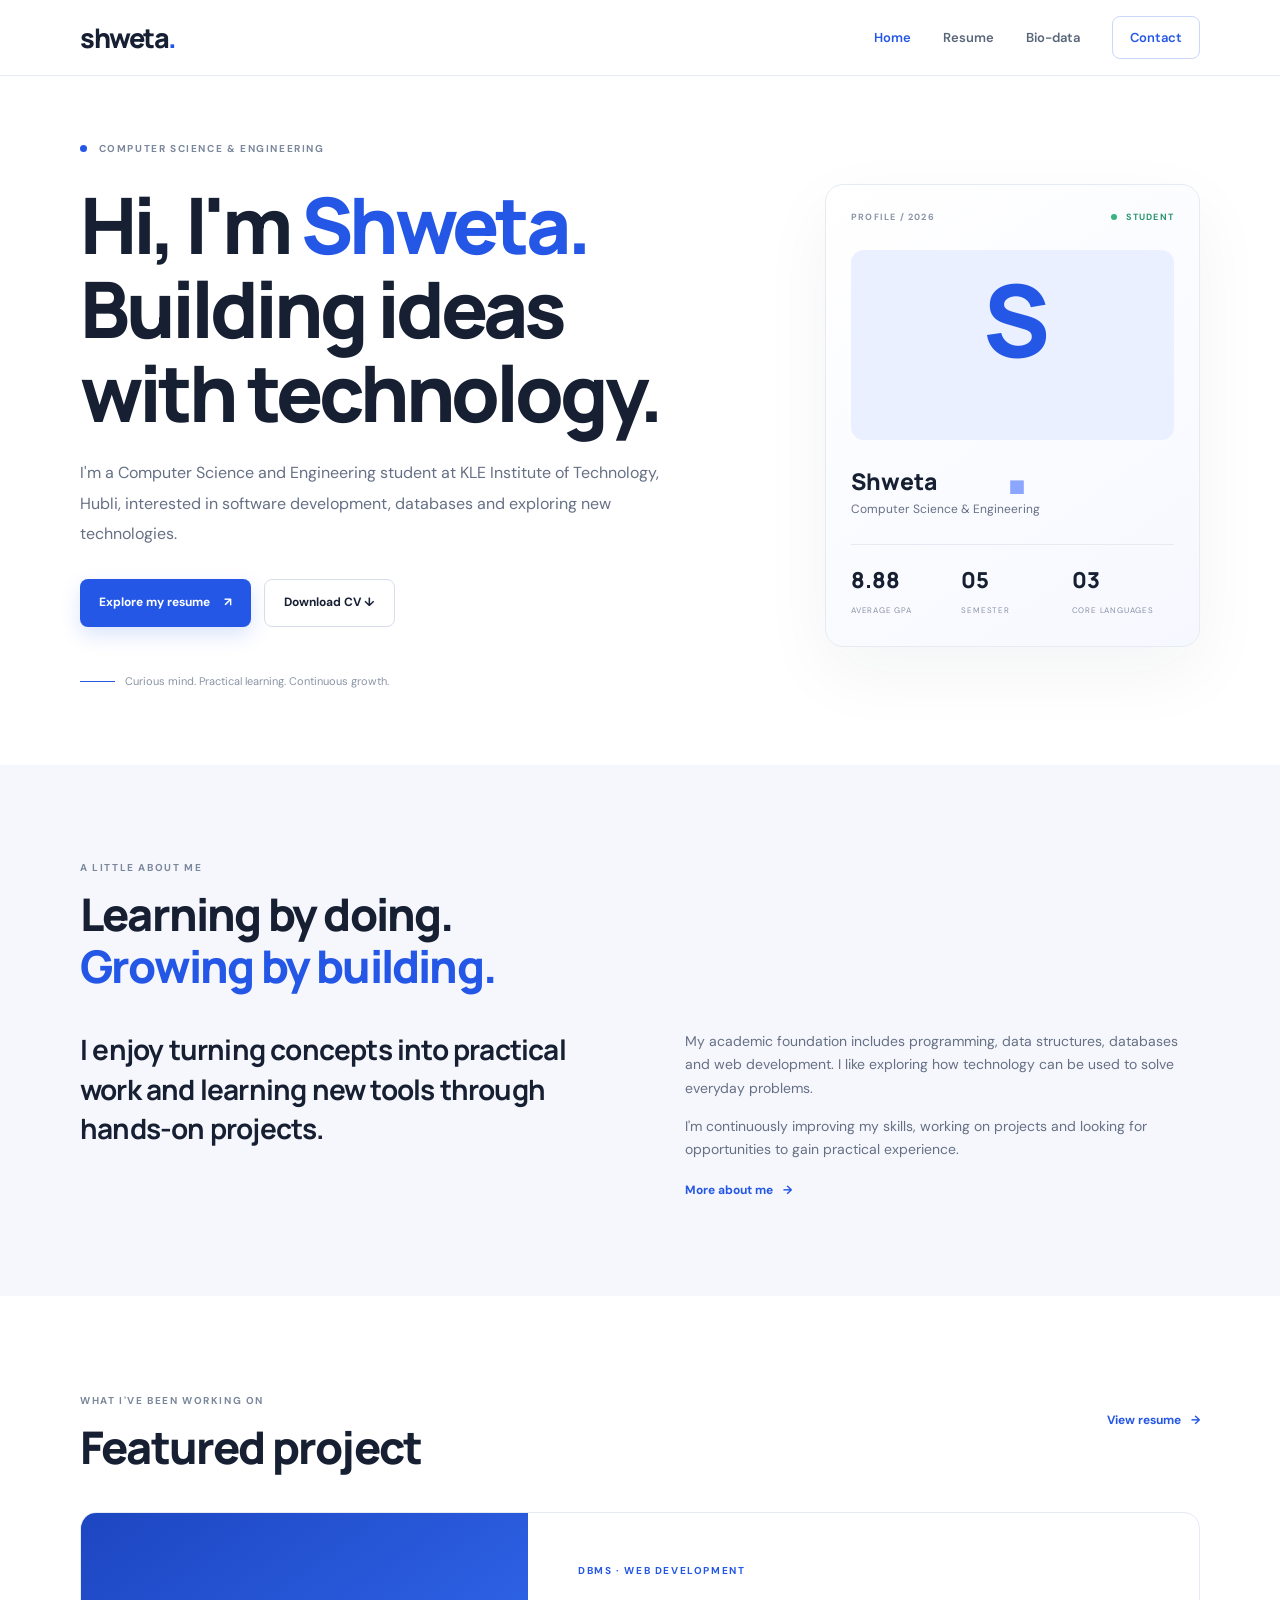
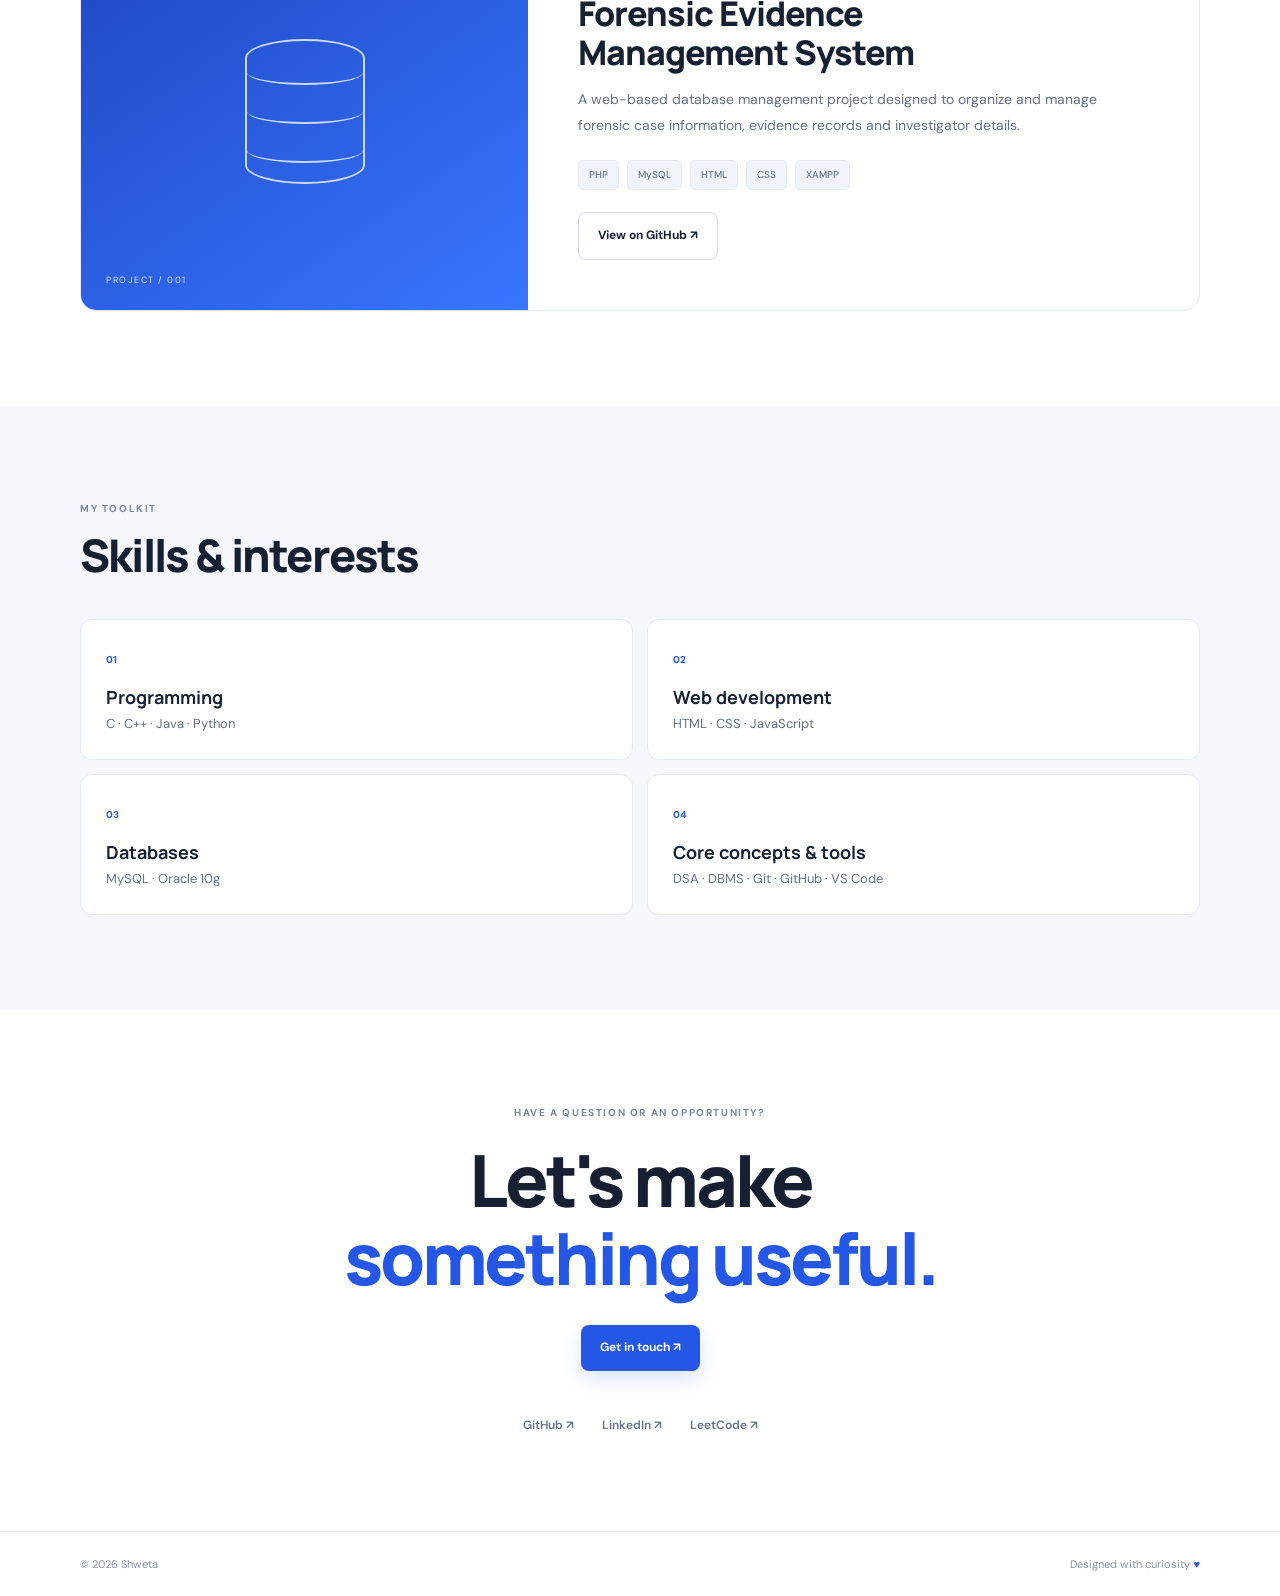
==== index.html @ bf74d48c "Add files via upload" ====
<!DOCTYPE html>
<html lang="en">
<head>
  <meta charset="UTF-8">
  <meta name="viewport" content="width=device-width, initial-scale=1.0">
  <title>Shweta | CSE Student</title>
  <link rel="preconnect" href="https://fonts.googleapis.com">
  <link rel="preconnect" href="https://fonts.gstatic.com" crossorigin>
  <link href="https://fonts.googleapis.com/css2?family=DM+Sans:wght@400;500;600;700&family=Manrope:wght@400;500;600;700;800&display=swap" rel="stylesheet">
  <link rel="stylesheet" href="style.css">
</head>
<body>
  <header class="site-header">
    <nav class="nav container">
      <a class="brand" href="index.html">shweta<span>.</span></a>
      <button class="menu-toggle" aria-label="Toggle navigation" aria-expanded="false">☰</button>
      <div class="nav-links">
        <a class="active" href="index.html">Home</a>
        <a href="resume.html">Resume</a>
        <a href="biodata.html">Bio-data</a>
        <a class="nav-cta" href="#contact">Contact</a>
      </div>
    </nav>
  </header>

  <main>
    <section class="hero container">
      <div class="hero-copy">
        <p class="eyebrow"><span class="eyebrow-dot"></span> COMPUTER SCIENCE & ENGINEERING</p>
        <h1>Hi, I'm <span>Shweta.</span><br>Building ideas<br>with technology.</h1>
        <p class="hero-text">I'm a Computer Science and Engineering student at KLE Institute of Technology, Hubli, interested in software development, databases and exploring new technologies.</p>
        <div class="hero-actions">
          <a class="button button-primary" href="resume.html">Explore my resume <span>↗</span></a>
          <a class="button button-outline" href="resume.pdf" target="_blank" rel="noopener">Download CV ↓</a>
        </div>
        <div class="hero-note"><span class="note-line"></span> Curious mind. Practical learning. Continuous growth.</div>
      </div>
      <aside class="hero-card">
        <div class="card-top"><span>PROFILE / 2026</span><span class="status"><i></i> STUDENT</span></div>
        <div class="monogram">S<span>.</span></div>
        <p class="hero-card-name">Shweta</p>
        <p class="hero-card-role">Computer Science & Engineering</p>
        <div class="quick-stats">
          <div><strong>8.88</strong><small>AVERAGE GPA</small></div>
          <div><strong>05</strong><small>SEMESTER</small></div>
          <div><strong>03</strong><small>CORE LANGUAGES</small></div>
        </div>
      </aside>
    </section>

    <section class="section section-soft">
      <div class="container">
        <div class="section-heading">
          <p class="eyebrow">A LITTLE ABOUT ME</p>
          <h2>Learning by doing.<br><span>Growing by building.</span></h2>
        </div>
        <div class="about-grid">
          <p class="large-copy">I enjoy turning concepts into practical work and learning new tools through hands-on projects.</p>
          <div class="body-copy">
            <p>My academic foundation includes programming, data structures, databases and web development. I like exploring how technology can be used to solve everyday problems.</p>
            <p>I'm continuously improving my skills, working on projects and looking for opportunities to gain practical experience.</p>
            <a class="text-link" href="biodata.html">More about me <span>→</span></a>
          </div>
        </div>
      </div>
    </section>

    <section class="section container">
      <div class="section-heading section-heading-row">
        <div><p class="eyebrow">WHAT I'VE BEEN WORKING ON</p><h2>Featured project</h2></div>
        <a class="text-link" href="resume.html#projects">View resume <span>→</span></a>
      </div>
      <article class="feature-project">
        <div class="project-art"><div class="database-symbol"><span></span><span></span><span></span></div><small>PROJECT / 001</small></div>
        <div class="project-content">
          <p class="eyebrow blue">DBMS · WEB DEVELOPMENT</p>
          <h3>Forensic Evidence<br>Management System</h3>
          <p>A web-based database management project designed to organize and manage forensic case information, evidence records and investigator details.</p>
          <div class="tag-list"><span>PHP</span><span>MySQL</span><span>HTML</span><span>CSS</span><span>XAMPP</span></div>
          <a class="button button-outline" href="https://github.com/ShwetaaRB/Forensic_evidence_management" target="_blank" rel="noopener">View on GitHub ↗</a>
        </div>
      </article>
    </section>

    <section class="section section-soft">
      <div class="container">
        <div class="section-heading"><p class="eyebrow">MY TOOLKIT</p><h2>Skills & interests</h2></div>
        <div class="skills-grid">
          <div class="skill-box"><span class="skill-index">01</span><h3>Programming</h3><p>C · C++ · Java · Python</p></div>
          <div class="skill-box"><span class="skill-index">02</span><h3>Web development</h3><p>HTML · CSS · JavaScript</p></div>
          <div class="skill-box"><span class="skill-index">03</span><h3>Databases</h3><p>MySQL · Oracle 10g</p></div>
          <div class="skill-box"><span class="skill-index">04</span><h3>Core concepts & tools</h3><p>DSA · DBMS · Git · GitHub · VS Code</p></div>
        </div>
      </div>
    </section>

    <section class="section container contact-section" id="contact">
      <p class="eyebrow">HAVE A QUESTION OR AN OPPORTUNITY?</p>
      <h2>Let's make<br><span>something useful.</span></h2>
      <a class="button button-primary" href="mailto:shwetababaleshwar02@gmail.com">Get in touch ↗</a>
      <div class="social-links"><a href="https://github.com/ShwetaaRB" target="_blank" rel="noopener">GitHub ↗</a><a href="https://www.linkedin.com/in/shweta-rb-a4ab74358" target="_blank" rel="noopener">LinkedIn ↗</a><a href="https://leetcode.com/u/Mycode_in/" target="_blank" rel="noopener">LeetCode ↗</a></div>
    </section>
  </main>

  <footer class="footer"><div class="container footer-inner"><span>© 2026 Shweta</span><span>Designed with curiosity <b>♥</b></span></div></footer>
  <script src="https://code.jquery.com/jquery-3.7.1.min.js"></script>
  <script src="script.js"></script>
</body>
</html>
---- style.css ----
*{box-sizing:border-box;margin:0;padding:0}
:root{--blue:#2457e6;--blue-dark:#173fb6;--ink:#172033;--muted:#667085;--line:#e5eaf3;--soft:#f5f7fc;--white:#fff;--font:"DM Sans",Arial,sans-serif;--heading:"Manrope",Arial,sans-serif}
html{scroll-behavior:smooth}body{font-family:var(--font);color:var(--ink);background:#fff;line-height:1.65}a{color:inherit;text-decoration:none}.container{width:min(1120px,90%);margin:auto}
.site-header{height:76px;background:rgba(255,255,255,.94);border-bottom:1px solid var(--line);position:sticky;top:0;z-index:50;backdrop-filter:blur(12px)}.nav{height:100%;display:flex;align-items:center;justify-content:space-between}.brand{font:800 27px var(--heading);letter-spacing:-1.5px}.brand span,.hero h1 span,.page-hero h1 span,.contact-section h2 span{color:var(--blue)}.nav-links{display:flex;align-items:center;gap:32px;font-size:13px;font-weight:600;color:#596579}.nav-links a:hover,.nav-links a.active{color:var(--blue)}.nav-links .nav-cta{padding:10px 17px;border:1px solid #cbd7fb;border-radius:8px;color:var(--blue)}.menu-toggle{display:none;border:0;background:none;font-size:24px;color:var(--ink)}
.hero{min-height:650px;display:grid;grid-template-columns:1.35fr .75fr;align-items:center;gap:70px;padding-top:65px;padding-bottom:75px}.eyebrow{font-size:10px;letter-spacing:1.6px;font-weight:700;color:#7b879b}.eyebrow-dot{display:inline-block;width:7px;height:7px;border-radius:50%;background:var(--blue);margin-right:8px}.blue{color:var(--blue)}.hero h1,.page-hero h1{font:800 clamp(48px,6.5vw,78px)/1.08 var(--heading);letter-spacing:-4px;margin:24px 0}.hero-text,.page-hero>p:not(.eyebrow){max-width:600px;color:var(--muted);font-size:16px;line-height:1.9}.hero-actions{display:flex;gap:13px;margin-top:30px;flex-wrap:wrap}.button{display:inline-flex;align-items:center;gap:14px;padding:13px 19px;border-radius:8px;font-size:12px;font-weight:700;transition:.25s}.button-primary{background:var(--blue);color:#fff;box-shadow:0 8px 20px #2457e629}.button-primary:hover{background:var(--blue-dark);transform:translateY(-2px)}.button-outline{border:1px solid #d6deeb;background:#fff}.button-outline:hover{border-color:var(--blue);color:var(--blue);transform:translateY(-2px)}.hero-note{margin-top:45px;color:#8a94a6;font-size:11px;display:flex;align-items:center;gap:10px}.note-line{height:1px;width:35px;background:var(--blue)}
.hero-card{border:1px solid var(--line);border-radius:18px;padding:25px;background:linear-gradient(145deg,#fff,#f6f8ff);box-shadow:0 25px 70px #1720330d}.card-top{display:flex;justify-content:space-between;font-size:9px;letter-spacing:1.2px;color:#8a94a6;font-weight:700}.status{color:#29966a}.status i{display:inline-block;width:6px;height:6px;background:#35b47e;border-radius:50%;margin-right:5px}.monogram,.bio-avatar{height:190px;display:grid;place-items:center;background:#eaf0ff;border-radius:13px;margin:25px 0;color:var(--blue);font:800 100px var(--heading);letter-spacing:-8px}.monogram span,.bio-avatar span{color:#8ba6ff}.hero-card-name{font:800 23px var(--heading)}.hero-card-role{color:var(--muted);font-size:12px;margin-top:3px}.quick-stats{display:grid;grid-template-columns:repeat(3,1fr);gap:8px;border-top:1px solid var(--line);margin-top:24px;padding-top:20px}.quick-stats strong{display:block;font:800 22px var(--heading)}.quick-stats small{font-size:8px;letter-spacing:.8px;color:#8993a5}
.section{padding:95px 0}.section-soft{background:var(--soft)}.section-heading{margin-bottom:38px}.section-heading h2{font:800 clamp(32px,4vw,45px)/1.15 var(--heading);letter-spacing:-1.8px;margin-top:12px}.section-heading h2 span{color:var(--blue)}.about-grid{display:grid;grid-template-columns:1fr 1fr;gap:90px}.large-copy{font:700 28px/1.4 var(--heading);letter-spacing:-.8px}.body-copy{color:var(--muted);font-size:14px}.body-copy p+p{margin-top:15px}.text-link{display:inline-block;color:var(--blue);font-size:12px;font-weight:700;margin-top:20px}.text-link span{margin-left:7px}.section-heading-row{display:flex;align-items:end;justify-content:space-between}.section-heading-row .text-link{margin-bottom:43px}
.feature-project{display:grid;grid-template-columns:.8fr 1.2fr;border:1px solid var(--line);border-radius:16px;overflow:hidden;background:#fff}.project-art{min-height:390px;background:linear-gradient(145deg,#1d46c1,#3975ff);display:flex;align-items:center;justify-content:center;position:relative}.project-art small{position:absolute;bottom:22px;left:25px;color:#dce5ff;font-size:9px;letter-spacing:1.5px}.database-symbol{width:120px;height:145px;border:2px solid #cbd9ff;border-radius:50%/13%;position:relative;display:flex;flex-direction:column;justify-content:space-around;padding:12px 0}.database-symbol span{height:25px;border-bottom:2px solid #cbd9ff;border-radius:50%}.project-content{padding:50px}.project-content h3{font:800 34px/1.15 var(--heading);letter-spacing:-1px;margin:15px 0}.project-content>p:not(.eyebrow){font-size:14px;color:var(--muted);line-height:1.8}.tag-list{display:flex;gap:8px;flex-wrap:wrap;margin:22px 0}.tag-list span{font-size:10px;color:#53627a;background:#f0f3f9;border:1px solid #e6ebf3;padding:6px 10px;border-radius:5px}.skills-grid{display:grid;grid-template-columns:repeat(2,1fr);gap:14px}.skill-box{background:#fff;border:1px solid var(--line);padding:25px;border-radius:12px;position:relative}.skill-index{color:var(--blue);font-size:10px;font-weight:700}.skill-box h3{font:700 18px var(--heading);margin:13px 0 4px}.skill-box p{font-size:13px;color:var(--muted)}
.contact-section{text-align:center}.contact-section h2{font:800 clamp(45px,7vw,72px)/1.08 var(--heading);letter-spacing:-3px;margin:20px 0 28px}.social-links{display:flex;justify-content:center;gap:28px;margin-top:45px;color:var(--muted);font-size:12px;font-weight:600}.social-links a:hover{color:var(--blue)}.footer{border-top:1px solid var(--line);padding:23px 0;color:#8a94a6;font-size:11px}.footer-inner{display:flex;justify-content:space-between}.footer b{color:var(--blue)}
.page-hero{padding-top:90px;padding-bottom:80px}.page-hero h1{font-size:clamp(52px,7vw,76px)}.page-hero .button{margin-top:25px}.resume-layout{display:grid;grid-template-columns:220px 1fr;gap:65px}.resume-sidebar{font-size:12px;color:var(--muted)}.resume-sidebar .eyebrow{margin-bottom:13px}.resume-sidebar a{display:block;margin:8px 0;color:var(--blue);overflow-wrap:anywhere}.sidebar-divider{height:1px;background:var(--line);margin:25px 0}.resume-block{padding:0 0 38px;margin-bottom:38px;border-bottom:1px solid #e1e7f0}.resume-block:last-child{border:0}.resume-block h2{font:800 27px var(--heading);letter-spacing:-.8px;margin:8px 0 17px}.resume-block>p:not(.eyebrow){font-size:13px;color:var(--muted);line-height:1.9}.timeline-item{display:grid;grid-template-columns:125px 1fr;gap:20px;padding:17px 0;border-top:1px solid #e8edf5}.timeline-date{font-size:10px;color:#8993a5;font-weight:700}.timeline-item h3,.resume-block h3{font:700 15px var(--heading)}.timeline-item p,.timeline-item strong{font-size:12px;color:var(--muted)}.timeline-item strong{color:var(--blue)}.resume-skills{display:grid;grid-template-columns:1fr 1fr;gap:20px}.resume-skills h3{font-size:13px}.resume-skills p{font-size:12px;color:var(--muted);margin-top:5px}.clean-list{padding-left:18px;color:var(--muted);font-size:12px;line-height:2;margin-top:10px}.credential{display:flex;justify-content:space-between;gap:20px;padding:16px 0;border-top:1px solid #e8edf5}.credential p{font-size:11px;color:var(--muted);margin-top:4px}.credential>a{font-size:11px;color:var(--blue);font-weight:700;white-space:nowrap}
.biodata-wrap{display:grid;grid-template-columns:.7fr 1.3fr;gap:65px}.biodata-intro{background:#fff;border:1px solid var(--line);border-radius:15px;padding:28px;height:max-content}.bio-avatar{height:170px;font-size:90px;margin:0 0 25px}.biodata-intro h2{font:800 29px var(--heading);margin-top:8px}.biodata-intro>p:not(.eyebrow){font-size:12px;color:var(--muted)}.bio-note{border-top:1px solid var(--line);margin-top:22px;padding-top:18px;line-height:1.8}.biodata-details .section-heading{margin-bottom:20px}.detail-table{border-top:1px solid var(--line)}.detail-table>div{display:grid;grid-template-columns:150px 1fr;gap:15px;padding:15px 0;border-bottom:1px solid var(--line);font-size:12px}.detail-table span{color:#8490a3}.detail-table strong{font-weight:600;overflow-wrap:anywhere}.detail-table a{color:var(--blue)}.bio-extra,.declaration{margin-top:32px}.bio-extra h3,.declaration h3{font:700 17px var(--heading)}.declaration p{font-size:12px;color:var(--muted);margin-top:8px}.signature{font:italic 22px Georgia,serif!important;color:var(--blue)!important}.privacy-note{font-size:10px;color:#8a94a6;margin-top:28px;line-height:1.7}
@media(max-width:760px){.menu-toggle{display:block}.nav-links{display:none;position:absolute;top:75px;left:0;right:0;background:#fff;border-bottom:1px solid var(--line);padding:20px 5%;flex-direction:column;align-items:flex-start;gap:18px}.nav-links.open{display:flex}.hero{grid-template-columns:1fr;gap:40px;min-height:auto;padding-top:65px}.hero h1{letter-spacing:-2.5px}.hero-card{max-width:440px}.section{padding:70px 0}.about-grid,.feature-project,.resume-layout,.biodata-wrap{grid-template-columns:1fr;gap:30px}.project-art{min-height:260px}.project-content{padding:30px}.skills-grid,.resume-skills{grid-template-columns:1fr}.section-heading-row{display:block}.section-heading-row .text-link{margin:0 0 25px}.resume-sidebar{order:2}.resume-main{order:1}.page-hero{padding-top:65px;padding-bottom:60px}.detail-table>div{grid-template-columns:120px 1fr}.social-links{gap:15px;flex-wrap:wrap}.footer-inner{gap:10px;flex-direction:column}.timeline-item{grid-template-columns:1fr;gap:5px}.credential{flex-direction:column;gap:7px}}
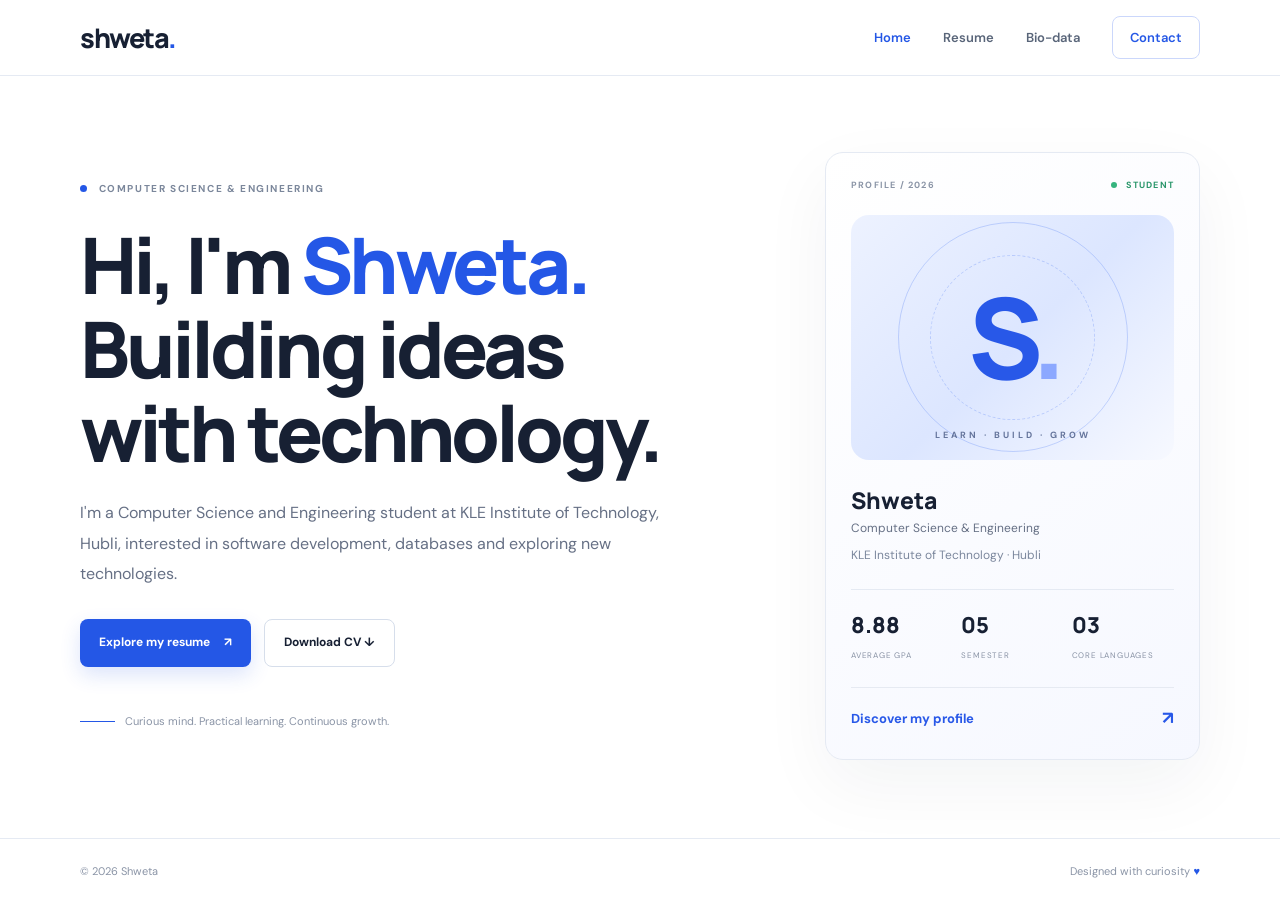
==== commit ba105ef9: "Add files via upload" ====
--- a/index.html
+++ b/index.html
@@ -10,100 +10,57 @@
   <link rel="stylesheet" href="style.css">
 </head>
 <body>
-  <header class="site-header">
-    <nav class="nav container">
-      <a class="brand" href="index.html">shweta<span>.</span></a>
-      <button class="menu-toggle" aria-label="Toggle navigation" aria-expanded="false">☰</button>
-      <div class="nav-links">
-        <a class="active" href="index.html">Home</a>
-        <a href="resume.html">Resume</a>
-        <a href="biodata.html">Bio-data</a>
-        <a class="nav-cta" href="#contact">Contact</a>
+<header class="site-header">
+  <nav class="nav container">
+    <a class="brand" href="index.html">shweta<span>.</span></a>
+    <button class="menu-toggle" aria-label="Toggle navigation" aria-expanded="false">☰</button>
+    <div class="nav-links">
+      <a class="active" href="index.html">Home</a>
+      <a href="resume.html">Resume</a>
+      <a href="biodata.html">Bio-data</a>
+      <a class="nav-cta" href="mailto:shwetababaleshwar02@gmail.com">Contact</a>
+    </div>
+  </nav>
+</header>
+
+<main class="home-main">
+  <section class="hero container">
+    <div class="hero-copy">
+      <p class="eyebrow"><span class="eyebrow-dot"></span> COMPUTER SCIENCE &amp; ENGINEERING</p>
+      <h1>Hi, I'm <span>Shweta.</span><br>Building ideas<br>with technology.</h1>
+      <p class="hero-text">I'm a Computer Science and Engineering student at KLE Institute of Technology, Hubli, interested in software development, databases and exploring new technologies.</p>
+      <div class="hero-actions">
+        <a class="button button-primary" href="resume.html">Explore my resume <span>↗</span></a>
+        <a class="button button-outline" href="resume.pdf" target="_blank" rel="noopener">Download CV ↓</a>
       </div>
-    </nav>
-  </header>
+      <div class="hero-note"><span class="note-line"></span> Curious mind. Practical learning. Continuous growth.</div>
+    </div>
 
-  <main>
-    <section class="hero container">
-      <div class="hero-copy">
-        <p class="eyebrow"><span class="eyebrow-dot"></span> COMPUTER SCIENCE & ENGINEERING</p>
-        <h1>Hi, I'm <span>Shweta.</span><br>Building ideas<br>with technology.</h1>
-        <p class="hero-text">I'm a Computer Science and Engineering student at KLE Institute of Technology, Hubli, interested in software development, databases and exploring new technologies.</p>
-        <div class="hero-actions">
-          <a class="button button-primary" href="resume.html">Explore my resume <span>↗</span></a>
-          <a class="button button-outline" href="resume.pdf" target="_blank" rel="noopener">Download CV ↓</a>
-        </div>
-        <div class="hero-note"><span class="note-line"></span> Curious mind. Practical learning. Continuous growth.</div>
+    <aside class="hero-card hero-card-abstract" aria-label="Academic profile highlights">
+      <div class="card-top"><span>PROFILE / 2026</span><span class="status"><i></i> STUDENT</span></div>
+      <div class="abstract-art">
+        <div class="abstract-orbit orbit-one"></div>
+        <div class="abstract-orbit orbit-two"></div>
+        <div class="abstract-monogram">S<span>.</span></div>
+        <div class="abstract-caption">LEARN <b>·</b> BUILD <b>·</b> GROW</div>
       </div>
-      <aside class="hero-card">
-        <div class="card-top"><span>PROFILE / 2026</span><span class="status"><i></i> STUDENT</span></div>
-        <div class="monogram">S<span>.</span></div>
+      <div class="abstract-profile">
         <p class="hero-card-name">Shweta</p>
-        <p class="hero-card-role">Computer Science & Engineering</p>
-        <div class="quick-stats">
-          <div><strong>8.88</strong><small>AVERAGE GPA</small></div>
-          <div><strong>05</strong><small>SEMESTER</small></div>
-          <div><strong>03</strong><small>CORE LANGUAGES</small></div>
-        </div>
-      </aside>
-    </section>
+        <p class="hero-card-role">Computer Science &amp; Engineering</p>
+        <p class="abstract-college">KLE Institute of Technology · Hubli</p>
+      </div>
+      <div class="quick-stats">
+        <div><strong>8.88</strong><small>AVERAGE GPA</small></div>
+        <div><strong>05</strong><small>SEMESTER</small></div>
+        <div><strong>03</strong><small>CORE LANGUAGES</small></div>
+      </div>
+      <a class="abstract-link" href="biodata.html">Discover my profile <span>↗</span></a>
+    </aside>
+  </section>
+</main>
 
-    <section class="section section-soft">
-      <div class="container">
-        <div class="section-heading">
-          <p class="eyebrow">A LITTLE ABOUT ME</p>
-          <h2>Learning by doing.<br><span>Growing by building.</span></h2>
-        </div>
-        <div class="about-grid">
-          <p class="large-copy">I enjoy turning concepts into practical work and learning new tools through hands-on projects.</p>
-          <div class="body-copy">
-            <p>My academic foundation includes programming, data structures, databases and web development. I like exploring how technology can be used to solve everyday problems.</p>
-            <p>I'm continuously improving my skills, working on projects and looking for opportunities to gain practical experience.</p>
-            <a class="text-link" href="biodata.html">More about me <span>→</span></a>
-          </div>
-        </div>
-      </div>
-    </section>
-
-    <section class="section container">
-      <div class="section-heading section-heading-row">
-        <div><p class="eyebrow">WHAT I'VE BEEN WORKING ON</p><h2>Featured project</h2></div>
-        <a class="text-link" href="resume.html#projects">View resume <span>→</span></a>
-      </div>
-      <article class="feature-project">
-        <div class="project-art"><div class="database-symbol"><span></span><span></span><span></span></div><small>PROJECT / 001</small></div>
-        <div class="project-content">
-          <p class="eyebrow blue">DBMS · WEB DEVELOPMENT</p>
-          <h3>Forensic Evidence<br>Management System</h3>
-          <p>A web-based database management project designed to organize and manage forensic case information, evidence records and investigator details.</p>
-          <div class="tag-list"><span>PHP</span><span>MySQL</span><span>HTML</span><span>CSS</span><span>XAMPP</span></div>
-          <a class="button button-outline" href="https://github.com/ShwetaaRB/Forensic_evidence_management" target="_blank" rel="noopener">View on GitHub ↗</a>
-        </div>
-      </article>
-    </section>
-
-    <section class="section section-soft">
-      <div class="container">
-        <div class="section-heading"><p class="eyebrow">MY TOOLKIT</p><h2>Skills & interests</h2></div>
-        <div class="skills-grid">
-          <div class="skill-box"><span class="skill-index">01</span><h3>Programming</h3><p>C · C++ · Java · Python</p></div>
-          <div class="skill-box"><span class="skill-index">02</span><h3>Web development</h3><p>HTML · CSS · JavaScript</p></div>
-          <div class="skill-box"><span class="skill-index">03</span><h3>Databases</h3><p>MySQL · Oracle 10g</p></div>
-          <div class="skill-box"><span class="skill-index">04</span><h3>Core concepts & tools</h3><p>DSA · DBMS · Git · GitHub · VS Code</p></div>
-        </div>
-      </div>
-    </section>
-
-    <section class="section container contact-section" id="contact">
-      <p class="eyebrow">HAVE A QUESTION OR AN OPPORTUNITY?</p>
-      <h2>Let's make<br><span>something useful.</span></h2>
-      <a class="button button-primary" href="mailto:shwetababaleshwar02@gmail.com">Get in touch ↗</a>
-      <div class="social-links"><a href="https://github.com/ShwetaaRB" target="_blank" rel="noopener">GitHub ↗</a><a href="https://www.linkedin.com/in/shweta-rb-a4ab74358" target="_blank" rel="noopener">LinkedIn ↗</a><a href="https://leetcode.com/u/Mycode_in/" target="_blank" rel="noopener">LeetCode ↗</a></div>
-    </section>
-  </main>
-
-  <footer class="footer"><div class="container footer-inner"><span>© 2026 Shweta</span><span>Designed with curiosity <b>♥</b></span></div></footer>
-  <script src="https://code.jquery.com/jquery-3.7.1.min.js"></script>
-  <script src="script.js"></script>
+<footer class="footer"><div class="container footer-inner"><span>© 2026 Shweta</span><span>Designed with curiosity <b>♥</b></span></div></footer>
+<script src="https://code.jquery.com/jquery-3.7.1.min.js"></script>
+<script src="script.js"></script>
 </body>
-</html>
+</html>
--- a/style.css
+++ b/style.css
@@ -10,3 +10,89 @@
 .page-hero{padding-top:90px;padding-bottom:80px}.page-hero h1{font-size:clamp(52px,7vw,76px)}.page-hero .button{margin-top:25px}.resume-layout{display:grid;grid-template-columns:220px 1fr;gap:65px}.resume-sidebar{font-size:12px;color:var(--muted)}.resume-sidebar .eyebrow{margin-bottom:13px}.resume-sidebar a{display:block;margin:8px 0;color:var(--blue);overflow-wrap:anywhere}.sidebar-divider{height:1px;background:var(--line);margin:25px 0}.resume-block{padding:0 0 38px;margin-bottom:38px;border-bottom:1px solid #e1e7f0}.resume-block:last-child{border:0}.resume-block h2{font:800 27px var(--heading);letter-spacing:-.8px;margin:8px 0 17px}.resume-block>p:not(.eyebrow){font-size:13px;color:var(--muted);line-height:1.9}.timeline-item{display:grid;grid-template-columns:125px 1fr;gap:20px;padding:17px 0;border-top:1px solid #e8edf5}.timeline-date{font-size:10px;color:#8993a5;font-weight:700}.timeline-item h3,.resume-block h3{font:700 15px var(--heading)}.timeline-item p,.timeline-item strong{font-size:12px;color:var(--muted)}.timeline-item strong{color:var(--blue)}.resume-skills{display:grid;grid-template-columns:1fr 1fr;gap:20px}.resume-skills h3{font-size:13px}.resume-skills p{font-size:12px;color:var(--muted);margin-top:5px}.clean-list{padding-left:18px;color:var(--muted);font-size:12px;line-height:2;margin-top:10px}.credential{display:flex;justify-content:space-between;gap:20px;padding:16px 0;border-top:1px solid #e8edf5}.credential p{font-size:11px;color:var(--muted);margin-top:4px}.credential>a{font-size:11px;color:var(--blue);font-weight:700;white-space:nowrap}
 .biodata-wrap{display:grid;grid-template-columns:.7fr 1.3fr;gap:65px}.biodata-intro{background:#fff;border:1px solid var(--line);border-radius:15px;padding:28px;height:max-content}.bio-avatar{height:170px;font-size:90px;margin:0 0 25px}.biodata-intro h2{font:800 29px var(--heading);margin-top:8px}.biodata-intro>p:not(.eyebrow){font-size:12px;color:var(--muted)}.bio-note{border-top:1px solid var(--line);margin-top:22px;padding-top:18px;line-height:1.8}.biodata-details .section-heading{margin-bottom:20px}.detail-table{border-top:1px solid var(--line)}.detail-table>div{display:grid;grid-template-columns:150px 1fr;gap:15px;padding:15px 0;border-bottom:1px solid var(--line);font-size:12px}.detail-table span{color:#8490a3}.detail-table strong{font-weight:600;overflow-wrap:anywhere}.detail-table a{color:var(--blue)}.bio-extra,.declaration{margin-top:32px}.bio-extra h3,.declaration h3{font:700 17px var(--heading)}.declaration p{font-size:12px;color:var(--muted);margin-top:8px}.signature{font:italic 22px Georgia,serif!important;color:var(--blue)!important}.privacy-note{font-size:10px;color:#8a94a6;margin-top:28px;line-height:1.7}
 @media(max-width:760px){.menu-toggle{display:block}.nav-links{display:none;position:absolute;top:75px;left:0;right:0;background:#fff;border-bottom:1px solid var(--line);padding:20px 5%;flex-direction:column;align-items:flex-start;gap:18px}.nav-links.open{display:flex}.hero{grid-template-columns:1fr;gap:40px;min-height:auto;padding-top:65px}.hero h1{letter-spacing:-2.5px}.hero-card{max-width:440px}.section{padding:70px 0}.about-grid,.feature-project,.resume-layout,.biodata-wrap{grid-template-columns:1fr;gap:30px}.project-art{min-height:260px}.project-content{padding:30px}.skills-grid,.resume-skills{grid-template-columns:1fr}.section-heading-row{display:block}.section-heading-row .text-link{margin:0 0 25px}.resume-sidebar{order:2}.resume-main{order:1}.page-hero{padding-top:65px;padding-bottom:60px}.detail-table>div{grid-template-columns:120px 1fr}.social-links{gap:15px;flex-wrap:wrap}.footer-inner{gap:10px;flex-direction:column}.timeline-item{grid-template-columns:1fr;gap:5px}.credential{flex-direction:column;gap:7px}}
+
+
+/* Refined home hero: visual panel instead of a photograph */
+.home-main { min-height: calc(100vh - 150px); display:flex; align-items:center; }
+.hero { padding-top:76px; padding-bottom:78px; }
+.hero-card-abstract { overflow:hidden; }
+.abstract-art { height:245px; position:relative; margin:22px 0 24px; border-radius:18px; background:linear-gradient(135deg,#edf2ff 0%,#dce6ff 52%,#f7f9ff 100%); display:flex; align-items:center; justify-content:center; overflow:hidden; }
+.abstract-orbit { position:absolute; border:1px solid rgba(37,91,239,.22); border-radius:50%; }
+.orbit-one { width:230px; height:230px; }
+.orbit-two { width:165px; height:165px; border-style:dashed; }
+.abstract-monogram { position:relative; z-index:1; font:800 112px/1 Manrope,sans-serif; letter-spacing:-9px; color:#2858e8; }
+.abstract-monogram span { color:#8ca8ff; }
+.abstract-caption { position:absolute; bottom:20px; font:700 9px/1 'DM Sans',sans-serif; letter-spacing:3px; color:#64749b; }
+.abstract-profile { margin-bottom:20px; }
+.abstract-college { margin-top:7px; color:#7b879d; font-size:12px; }
+.abstract-link { display:flex; justify-content:space-between; align-items:center; margin-top:20px; padding-top:16px; border-top:1px solid #e6eaf2; color:#2858e8; font-size:13px; font-weight:700; }
+.abstract-link span { font-size:18px; }
+.home-main .hero-copy { max-width:660px; }
+.home-main .hero-card { max-width:410px; }
+.home-main .hero { gap:70px; }
+.home-main + .footer { margin-top:0; }
+
+/* Bio-data page typography and layout */
+.bio-page { max-width:1000px; }
+.bio-overview { display:grid; grid-template-columns:110px 1fr auto; align-items:center; gap:28px; padding:36px; background:#fff; border:1px solid #e7ebf3; border-radius:20px; box-shadow:0 18px 50px rgba(30,48,84,.045); }
+.bio-monogram { width:100px; height:100px; display:grid; place-items:center; border-radius:22px; background:linear-gradient(145deg,#edf2ff,#dce6ff); color:#2858e8; font:800 62px/1 Manrope,sans-serif; }
+.bio-monogram span { color:#8ca8ff; }
+.bio-overview h2 { margin:4px 0 3px; font:800 30px/1.2 Manrope,sans-serif; color:#182238; }
+.bio-overview p:not(.eyebrow) { margin:4px 0; color:#66738a; }
+.bio-note { font-size:13px; }
+.bio-summary-stats { display:flex; gap:26px; }
+.bio-summary-stats div { display:flex; flex-direction:column; gap:4px; }
+.bio-summary-stats strong { font:800 27px/1 Manrope,sans-serif; color:#182238; }
+.bio-summary-stats span { font-size:10px; color:#7a879d; text-transform:uppercase; letter-spacing:1px; }
+.bio-section { padding:54px 0; border-bottom:1px solid #e4e8ef; }
+.bio-section-heading { margin-bottom:26px; }
+.bio-section-heading > span { display:block; margin-bottom:10px; color:#2858e8; font-size:10px; font-weight:700; letter-spacing:1.8px; }
+.bio-section-heading h2 { margin:0; color:#182238; font:800 clamp(27px,4vw,38px)/1.15 Manrope,sans-serif; letter-spacing:-1.3px; }
+.bio-info-grid { display:grid; grid-template-columns:1fr 1fr; gap:0 36px; }
+.bio-info-item { display:flex; flex-direction:column; gap:7px; padding:17px 0; border-bottom:1px solid #e7ebf1; }
+.bio-info-item span { color:#8390a4; font-size:12px; }
+.bio-info-item strong { color:#202b40; font-size:14px; font-weight:600; overflow-wrap:anywhere; }
+.bio-info-item a { color:#2858e8; text-decoration:none; }
+.bio-timeline { display:grid; gap:0; }
+.bio-timeline-item { display:grid; grid-template-columns:160px 1fr; gap:24px; padding:22px 0; border-bottom:1px solid #e7ebf1; }
+.bio-time-label { color:#2858e8; font-size:10px; font-weight:700; letter-spacing:1.3px; padding-top:5px; }
+.bio-timeline-item h3,.bio-skill-card h3,.bio-project-card h3,.bio-cert-card h3 { margin:0 0 7px; color:#202b40; font:700 18px/1.35 Manrope,sans-serif; }
+.bio-timeline-item p,.bio-project-card p,.bio-cert-card p { margin:0 0 7px; color:#66738a; font-size:14px; line-height:1.75; }
+.bio-timeline-item small,.bio-cert-card small { color:#8a95a7; font-size:12px; }
+.bio-skill-grid { display:grid; grid-template-columns:repeat(2,1fr); gap:14px; }
+.bio-skill-card { position:relative; padding:24px; border:1px solid #e5eaf2; border-radius:15px; background:#fff; }
+.bio-skill-card > span { display:block; margin-bottom:20px; color:#2858e8; font-size:10px; font-weight:700; letter-spacing:1px; }
+.bio-skill-card p { margin:0; color:#66738a; font-size:14px; line-height:1.7; }
+.bio-project-card { display:grid; grid-template-columns:130px 1fr; gap:26px; padding:30px; border:1px solid #e5eaf2; border-radius:17px; background:#fff; }
+.bio-project-number { color:#2858e8; font-size:10px; font-weight:700; letter-spacing:1.5px; }
+.bio-project-card h3 { font-size:22px; margin:4px 0 10px; }
+.bio-project-card .tag-list { margin:17px 0; }
+.bio-cert-grid { display:grid; grid-template-columns:1fr 1fr; gap:16px; }
+.bio-cert-card { display:flex; flex-direction:column; align-items:flex-start; padding:25px; border:1px solid #e5eaf2; border-radius:16px; background:#fff; }
+.bio-cert-card h3 { margin:4px 0 8px; }
+.bio-cert-card small { margin:0 0 20px; }
+.bio-cert-card .button { margin-top:auto; }
+.bio-bottom-grid { display:grid; grid-template-columns:1fr 1fr; gap:30px; }
+.bio-bottom-grid h3 { margin:0 0 14px; color:#202b40; font:700 17px Manrope,sans-serif; }
+.bio-contact { padding:58px 0 20px; }
+.bio-contact h2 { margin:10px 0 14px; color:#182238; font:800 clamp(32px,5vw,48px)/1.12 Manrope,sans-serif; letter-spacing:-1.7px; }
+.bio-contact > p:not(.eyebrow) { max-width:590px; margin:0 0 24px; color:#66738a; line-height:1.8; }
+.bio-contact .social-links { margin-top:28px; }
+@media (max-width:850px) {
+  .home-main .hero { gap:34px; }
+  .bio-overview { grid-template-columns:82px 1fr; padding:25px; }
+  .bio-monogram { width:78px; height:78px; font-size:48px; }
+  .bio-summary-stats { grid-column:1/-1; padding-top:18px; border-top:1px solid #e7ebf1; }
+}
+@media (max-width:600px) {
+  .home-main { min-height:auto; }
+  .home-main .hero { padding-top:48px; padding-bottom:48px; }
+  .abstract-art { height:190px; }
+  .abstract-monogram { font-size:88px; }
+  .bio-overview { grid-template-columns:1fr; }
+  .bio-summary-stats { grid-column:auto; }
+  .bio-info-grid,.bio-skill-grid,.bio-cert-grid,.bio-bottom-grid { grid-template-columns:1fr; }
+  .bio-timeline-item,.bio-project-card { grid-template-columns:1fr; gap:12px; }
+  .bio-project-card { padding:23px; }
+  .bio-section { padding:40px 0; }
+}
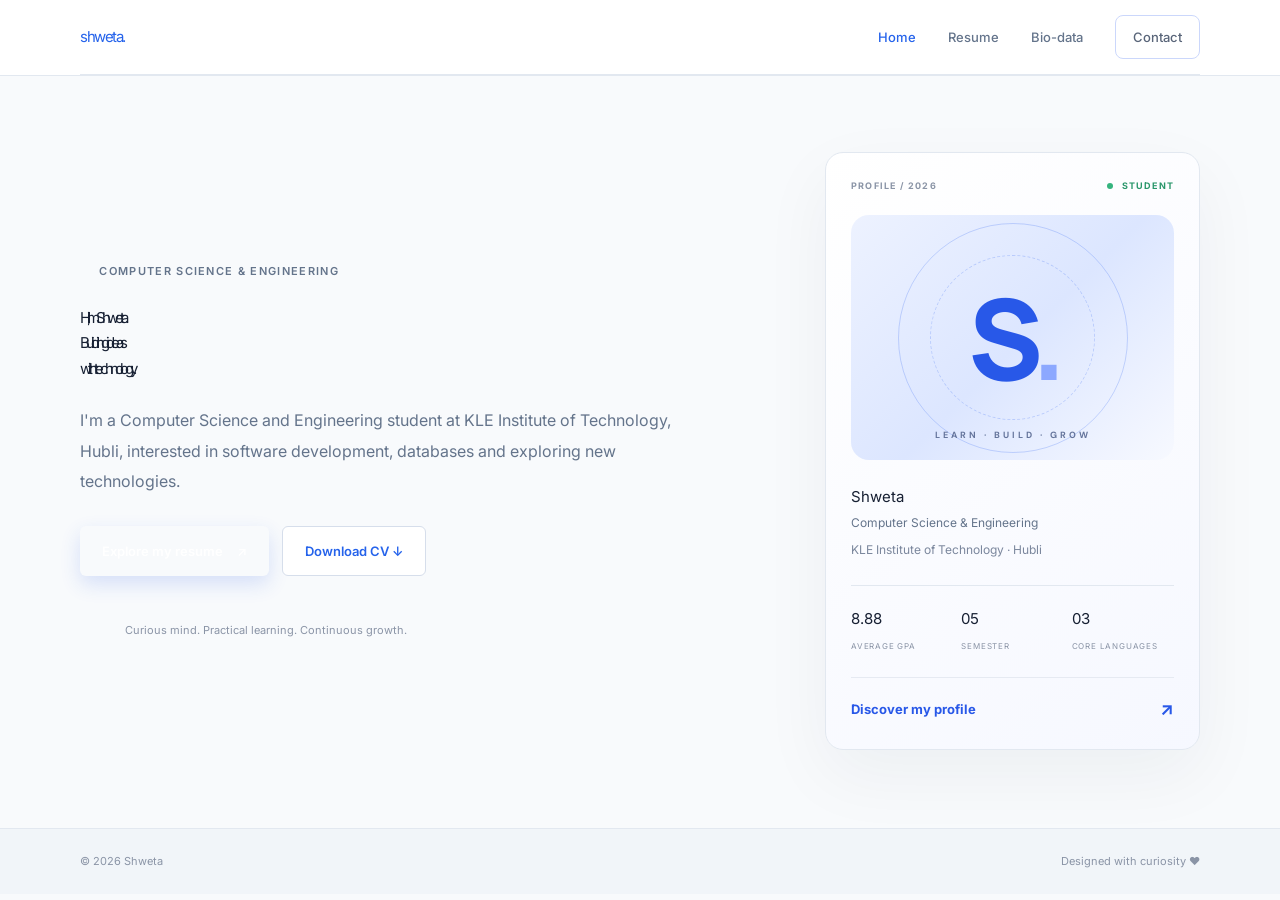
==== commit fa27e840: "Add files via upload" ====
--- a/index.html
+++ b/index.html
@@ -8,6 +8,10 @@
   <link rel="preconnect" href="https://fonts.gstatic.com" crossorigin>
   <link href="https://fonts.googleapis.com/css2?family=DM+Sans:wght@400;500;600;700&family=Manrope:wght@400;500;600;700;800&display=swap" rel="stylesheet">
   <link rel="stylesheet" href="style.css">
+  <link rel="preconnect" href="https://fonts.googleapis.com">
+  <link rel="preconnect" href="https://fonts.gstatic.com" crossorigin>
+
+  <link href="https://fonts.googleapis.com/css2?family=Inter:wght@400;500;600;700;800&family=Manrope:wght@400;500;600;700;800&display=swap" rel="stylesheet">
 </head>
 <body>
 <header class="site-header">
--- a/style.css
+++ b/style.css
@@ -1,5 +1,15 @@
 *{box-sizing:border-box;margin:0;padding:0}
-:root{--blue:#2457e6;--blue-dark:#173fb6;--ink:#172033;--muted:#667085;--line:#e5eaf3;--soft:#f5f7fc;--white:#fff;--font:"DM Sans",Arial,sans-serif;--heading:"Manrope",Arial,sans-serif}
+:root {
+    --paper: #F8FAFC;
+    --ink: #172033;
+    --accent: #2563EB;
+    --muted: #64748B;
+    --line: #E2E8F0;
+
+    --white: #FFFFFF;
+    --soft-blue: #EFF6FF;
+    --dark-blue: #1E3A8A;
+}
 html{scroll-behavior:smooth}body{font-family:var(--font);color:var(--ink);background:#fff;line-height:1.65}a{color:inherit;text-decoration:none}.container{width:min(1120px,90%);margin:auto}
 .site-header{height:76px;background:rgba(255,255,255,.94);border-bottom:1px solid var(--line);position:sticky;top:0;z-index:50;backdrop-filter:blur(12px)}.nav{height:100%;display:flex;align-items:center;justify-content:space-between}.brand{font:800 27px var(--heading);letter-spacing:-1.5px}.brand span,.hero h1 span,.page-hero h1 span,.contact-section h2 span{color:var(--blue)}.nav-links{display:flex;align-items:center;gap:32px;font-size:13px;font-weight:600;color:#596579}.nav-links a:hover,.nav-links a.active{color:var(--blue)}.nav-links .nav-cta{padding:10px 17px;border:1px solid #cbd7fb;border-radius:8px;color:var(--blue)}.menu-toggle{display:none;border:0;background:none;font-size:24px;color:var(--ink)}
 .hero{min-height:650px;display:grid;grid-template-columns:1.35fr .75fr;align-items:center;gap:70px;padding-top:65px;padding-bottom:75px}.eyebrow{font-size:10px;letter-spacing:1.6px;font-weight:700;color:#7b879b}.eyebrow-dot{display:inline-block;width:7px;height:7px;border-radius:50%;background:var(--blue);margin-right:8px}.blue{color:var(--blue)}.hero h1,.page-hero h1{font:800 clamp(48px,6.5vw,78px)/1.08 var(--heading);letter-spacing:-4px;margin:24px 0}.hero-text,.page-hero>p:not(.eyebrow){max-width:600px;color:var(--muted);font-size:16px;line-height:1.9}.hero-actions{display:flex;gap:13px;margin-top:30px;flex-wrap:wrap}.button{display:inline-flex;align-items:center;gap:14px;padding:13px 19px;border-radius:8px;font-size:12px;font-weight:700;transition:.25s}.button-primary{background:var(--blue);color:#fff;box-shadow:0 8px 20px #2457e629}.button-primary:hover{background:var(--blue-dark);transform:translateY(-2px)}.button-outline{border:1px solid #d6deeb;background:#fff}.button-outline:hover{border-color:var(--blue);color:var(--blue);transform:translateY(-2px)}.hero-note{margin-top:45px;color:#8a94a6;font-size:11px;display:flex;align-items:center;gap:10px}.note-line{height:1px;width:35px;background:var(--blue)}
@@ -96,3 +106,158 @@
   .bio-project-card { padding:23px; }
   .bio-section { padding:40px 0; }
 }
+/* =====================================
+   PROFESSIONAL DESIGN UPDATE
+===================================== */
+
+* {
+    box-sizing: border-box;
+}
+
+html {
+    scroll-behavior: smooth;
+}
+
+body {
+    font-family: 'Inter', sans-serif;
+    background: var(--paper);
+    color: var(--ink);
+    line-height: 1.7;
+    font-size: 15px;
+    -webkit-font-smoothing: antialiased;
+}
+
+/* HEADINGS */
+
+h1, h2, h3, h4,
+.hero-title,
+.section-title,
+.contact-title {
+    font-family: 'Manrope', sans-serif;
+    color: var(--ink);
+    font-weight: 700;
+    letter-spacing: -0.04em;
+}
+
+/* NAVIGATION */
+
+nav {
+    background: rgba(255, 255, 255, 0.96);
+    border-bottom: 1px solid var(--line);
+}
+
+.nav-links a {
+    font-family: 'Inter', sans-serif;
+    font-size: 13px;
+    font-weight: 500;
+    color: var(--muted);
+    transition: color 0.25s ease;
+}
+
+.nav-links a:hover,
+.nav-links a.active {
+    color: var(--accent);
+}
+
+/* BUTTONS */
+
+.button {
+    font-family: 'Inter', sans-serif;
+    font-size: 13px;
+    font-weight: 600;
+    border-radius: 6px;
+    padding: 13px 22px;
+    transition: all 0.25s ease;
+}
+
+.button.primary {
+    background: var(--accent);
+    color: var(--white);
+    border: 1px solid var(--accent);
+}
+
+.button.primary:hover {
+    background: var(--dark-blue);
+    transform: translateY(-2px);
+}
+
+/* SECTIONS */
+
+.section {
+    padding-top: 110px;
+    padding-bottom: 110px;
+}
+
+.section-title {
+    font-size: clamp(42px, 6vw, 68px);
+    line-height: 1.08;
+}
+
+/* SMALL LABELS */
+
+.eyebrow,
+.section-number,
+.contact-label {
+    font-family: 'Inter', sans-serif;
+    font-size: 11px;
+    font-weight: 600;
+    letter-spacing: 0.12em;
+    color: var(--muted);
+}
+
+/* CARDS */
+
+.education-item,
+.project-card,
+.certificate-card,
+.skill-card {
+    background: var(--white);
+    border: 1px solid var(--line);
+    border-radius: 10px;
+    transition: border-color 0.25s ease,
+                transform 0.25s ease;
+}
+
+.project-card:hover,
+.certificate-card:hover,
+.skill-card:hover {
+    border-color: #93B4F5;
+    transform: translateY(-4px);
+}
+
+/* LINKS */
+
+a {
+    color: var(--accent);
+    text-decoration: none;
+}
+
+a:hover {
+    color: var(--dark-blue);
+}
+
+/* FOOTER */
+
+footer {
+    background: #F1F5F9;
+    border-top: 1px solid var(--line);
+    color: var(--muted);
+    font-family: 'Inter', sans-serif;
+}
+
+/* MOBILE */
+
+@media (max-width: 768px) {
+    .section {
+        padding-top: 75px;
+        padding-bottom: 75px;
+    }
+
+    .section-title {
+        font-size: 42px;
+    }
+
+    body {
+        font-size: 14px;
+    }
+}
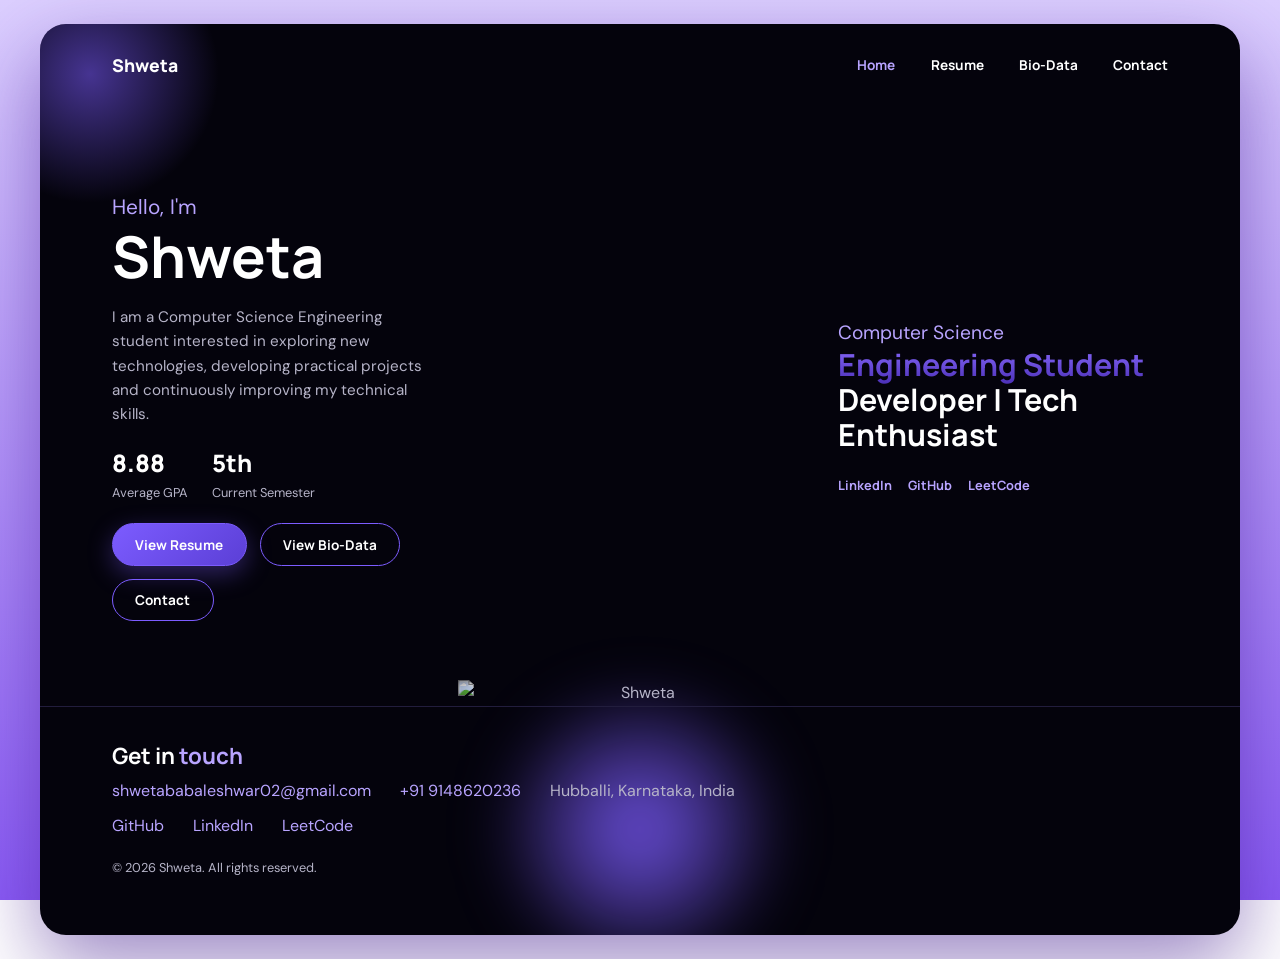
==== commit 3457cf5b: "Add files via upload" ====
--- a/index.html
+++ b/index.html
@@ -1,70 +1,23 @@
 <!DOCTYPE html>
-<html lang="en">
-<head>
-  <meta charset="UTF-8">
-  <meta name="viewport" content="width=device-width, initial-scale=1.0">
-  <title>Shweta | CSE Student</title>
-  <link rel="preconnect" href="https://fonts.googleapis.com">
-  <link rel="preconnect" href="https://fonts.gstatic.com" crossorigin>
-  <link href="https://fonts.googleapis.com/css2?family=DM+Sans:wght@400;500;600;700&family=Manrope:wght@400;500;600;700;800&display=swap" rel="stylesheet">
-  <link rel="stylesheet" href="style.css">
-  <link rel="preconnect" href="https://fonts.googleapis.com">
-  <link rel="preconnect" href="https://fonts.gstatic.com" crossorigin>
-
-  <link href="https://fonts.googleapis.com/css2?family=Inter:wght@400;500;600;700;800&family=Manrope:wght@400;500;600;700;800&display=swap" rel="stylesheet">
-</head>
-<body>
-<header class="site-header">
-  <nav class="nav container">
-    <a class="brand" href="index.html">shweta<span>.</span></a>
-    <button class="menu-toggle" aria-label="Toggle navigation" aria-expanded="false">☰</button>
-    <div class="nav-links">
-      <a class="active" href="index.html">Home</a>
-      <a href="resume.html">Resume</a>
-      <a href="biodata.html">Bio-data</a>
-      <a class="nav-cta" href="mailto:shwetababaleshwar02@gmail.com">Contact</a>
-    </div>
-  </nav>
-</header>
-
-<main class="home-main">
-  <section class="hero container">
-    <div class="hero-copy">
-      <p class="eyebrow"><span class="eyebrow-dot"></span> COMPUTER SCIENCE &amp; ENGINEERING</p>
-      <h1>Hi, I'm <span>Shweta.</span><br>Building ideas<br>with technology.</h1>
-      <p class="hero-text">I'm a Computer Science and Engineering student at KLE Institute of Technology, Hubli, interested in software development, databases and exploring new technologies.</p>
-      <div class="hero-actions">
-        <a class="button button-primary" href="resume.html">Explore my resume <span>↗</span></a>
-        <a class="button button-outline" href="resume.pdf" target="_blank" rel="noopener">Download CV ↓</a>
-      </div>
-      <div class="hero-note"><span class="note-line"></span> Curious mind. Practical learning. Continuous growth.</div>
-    </div>
-
-    <aside class="hero-card hero-card-abstract" aria-label="Academic profile highlights">
-      <div class="card-top"><span>PROFILE / 2026</span><span class="status"><i></i> STUDENT</span></div>
-      <div class="abstract-art">
-        <div class="abstract-orbit orbit-one"></div>
-        <div class="abstract-orbit orbit-two"></div>
-        <div class="abstract-monogram">S<span>.</span></div>
-        <div class="abstract-caption">LEARN <b>·</b> BUILD <b>·</b> GROW</div>
-      </div>
-      <div class="abstract-profile">
-        <p class="hero-card-name">Shweta</p>
-        <p class="hero-card-role">Computer Science &amp; Engineering</p>
-        <p class="abstract-college">KLE Institute of Technology · Hubli</p>
-      </div>
-      <div class="quick-stats">
-        <div><strong>8.88</strong><small>AVERAGE GPA</small></div>
-        <div><strong>05</strong><small>SEMESTER</small></div>
-        <div><strong>03</strong><small>CORE LANGUAGES</small></div>
-      </div>
-      <a class="abstract-link" href="biodata.html">Discover my profile <span>↗</span></a>
-    </aside>
-  </section>
-</main>
-
-<footer class="footer"><div class="container footer-inner"><span>© 2026 Shweta</span><span>Designed with curiosity <b>♥</b></span></div></footer>
-<script src="https://code.jquery.com/jquery-3.7.1.min.js"></script>
-<script src="script.js"></script>
-</body>
-</html>+<html lang="en"><head><meta charset="UTF-8"><meta name="viewport" content="width=device-width,initial-scale=1">
+<title>Shweta | Portfolio</title>
+<link rel="preconnect" href="https://fonts.googleapis.com">
+<link href="https://fonts.googleapis.com/css2?family=DM+Sans:wght@400;500&family=Manrope:wght@500;700;800&display=swap" rel="stylesheet">
+<link rel="stylesheet" href="style.css"></head>
+<body><div class="site"><nav><a class="logo" href="index.html">Shweta</a><button class="menu-btn" aria-label="Menu">&#9776;</button>
+<ul><li><a href="index.html">Home</a></li><li><a href="resume.html">Resume</a></li><li><a href="biodata.html">Bio-Data</a></li><li><a href="#contact">Contact</a></li></ul></nav>
+<section class="hero">
+<div class="hero-l"><p class="hi">Hello, I'm</p><h1>Shweta</h1>
+<p class="desc">I am a Computer Science Engineering student interested in exploring new technologies, developing practical projects and continuously improving my technical skills.</p>
+<div class="stats"><div><b>8.88</b><span>Average GPA</span></div><div><b>5th</b><span>Current Semester</span></div></div>
+<div class="btns"><a class="btn fill" href="resume.html">View Resume</a><a class="btn" href="biodata.html">View Bio-Data</a><a class="btn" href="#contact">Contact</a></div></div>
+<div class="hero-c"><img src="assets/shweta-photo.jpg" alt="Shweta"></div>
+<div class="hero-r"><p class="hi" style="margin:0;font-size:1.2rem">Computer Science</p><h2><span class="grad">Engineering Student</span><br>Developer | Tech Enthusiast</h2>
+<div class="social"><a href="https://www.linkedin.com/in/shweta-rb-a4ab74358" target="_blank" rel="noopener">LinkedIn</a><a href="https://github.com/ShwetaaRB" target="_blank" rel="noopener">GitHub</a><a href="https://leetcode.com/u/Mycode_in/" target="_blank" rel="noopener">LeetCode</a></div></div>
+</section>
+<footer id="contact"><h2>Get in <span class="hi">touch</span></h2>
+<div class="contact"><a href="mailto:shwetababaleshwar02@gmail.com">shwetababaleshwar02@gmail.com</a><a href="tel:+919148620236">+91 9148620236</a><span>Hubballi, Karnataka, India</span></div>
+<div class="contact"><a href="https://github.com/ShwetaaRB" target="_blank" rel="noopener">GitHub</a><a href="https://www.linkedin.com/in/shweta-rb-a4ab74358" target="_blank" rel="noopener">LinkedIn</a><a href="https://leetcode.com/u/Mycode_in/" target="_blank" rel="noopener">LeetCode</a></div>
+<p class="copy">&copy; <span id="year">2026</span> Shweta. All rights reserved.</p></footer></div>
+<script src="https://cdnjs.cloudflare.com/ajax/libs/jquery/3.7.1/jquery.min.js"></script>
+<script src="script.js"></script></body></html>
--- a/style.css
+++ b/style.css
@@ -1,263 +1,64 @@
-*{box-sizing:border-box;margin:0;padding:0}
-:root {
-    --paper: #F8FAFC;
-    --ink: #172033;
-    --accent: #2563EB;
-    --muted: #64748B;
-    --line: #E2E8F0;
-
-    --white: #FFFFFF;
-    --soft-blue: #EFF6FF;
-    --dark-blue: #1E3A8A;
-}
-html{scroll-behavior:smooth}body{font-family:var(--font);color:var(--ink);background:#fff;line-height:1.65}a{color:inherit;text-decoration:none}.container{width:min(1120px,90%);margin:auto}
-.site-header{height:76px;background:rgba(255,255,255,.94);border-bottom:1px solid var(--line);position:sticky;top:0;z-index:50;backdrop-filter:blur(12px)}.nav{height:100%;display:flex;align-items:center;justify-content:space-between}.brand{font:800 27px var(--heading);letter-spacing:-1.5px}.brand span,.hero h1 span,.page-hero h1 span,.contact-section h2 span{color:var(--blue)}.nav-links{display:flex;align-items:center;gap:32px;font-size:13px;font-weight:600;color:#596579}.nav-links a:hover,.nav-links a.active{color:var(--blue)}.nav-links .nav-cta{padding:10px 17px;border:1px solid #cbd7fb;border-radius:8px;color:var(--blue)}.menu-toggle{display:none;border:0;background:none;font-size:24px;color:var(--ink)}
-.hero{min-height:650px;display:grid;grid-template-columns:1.35fr .75fr;align-items:center;gap:70px;padding-top:65px;padding-bottom:75px}.eyebrow{font-size:10px;letter-spacing:1.6px;font-weight:700;color:#7b879b}.eyebrow-dot{display:inline-block;width:7px;height:7px;border-radius:50%;background:var(--blue);margin-right:8px}.blue{color:var(--blue)}.hero h1,.page-hero h1{font:800 clamp(48px,6.5vw,78px)/1.08 var(--heading);letter-spacing:-4px;margin:24px 0}.hero-text,.page-hero>p:not(.eyebrow){max-width:600px;color:var(--muted);font-size:16px;line-height:1.9}.hero-actions{display:flex;gap:13px;margin-top:30px;flex-wrap:wrap}.button{display:inline-flex;align-items:center;gap:14px;padding:13px 19px;border-radius:8px;font-size:12px;font-weight:700;transition:.25s}.button-primary{background:var(--blue);color:#fff;box-shadow:0 8px 20px #2457e629}.button-primary:hover{background:var(--blue-dark);transform:translateY(-2px)}.button-outline{border:1px solid #d6deeb;background:#fff}.button-outline:hover{border-color:var(--blue);color:var(--blue);transform:translateY(-2px)}.hero-note{margin-top:45px;color:#8a94a6;font-size:11px;display:flex;align-items:center;gap:10px}.note-line{height:1px;width:35px;background:var(--blue)}
-.hero-card{border:1px solid var(--line);border-radius:18px;padding:25px;background:linear-gradient(145deg,#fff,#f6f8ff);box-shadow:0 25px 70px #1720330d}.card-top{display:flex;justify-content:space-between;font-size:9px;letter-spacing:1.2px;color:#8a94a6;font-weight:700}.status{color:#29966a}.status i{display:inline-block;width:6px;height:6px;background:#35b47e;border-radius:50%;margin-right:5px}.monogram,.bio-avatar{height:190px;display:grid;place-items:center;background:#eaf0ff;border-radius:13px;margin:25px 0;color:var(--blue);font:800 100px var(--heading);letter-spacing:-8px}.monogram span,.bio-avatar span{color:#8ba6ff}.hero-card-name{font:800 23px var(--heading)}.hero-card-role{color:var(--muted);font-size:12px;margin-top:3px}.quick-stats{display:grid;grid-template-columns:repeat(3,1fr);gap:8px;border-top:1px solid var(--line);margin-top:24px;padding-top:20px}.quick-stats strong{display:block;font:800 22px var(--heading)}.quick-stats small{font-size:8px;letter-spacing:.8px;color:#8993a5}
-.section{padding:95px 0}.section-soft{background:var(--soft)}.section-heading{margin-bottom:38px}.section-heading h2{font:800 clamp(32px,4vw,45px)/1.15 var(--heading);letter-spacing:-1.8px;margin-top:12px}.section-heading h2 span{color:var(--blue)}.about-grid{display:grid;grid-template-columns:1fr 1fr;gap:90px}.large-copy{font:700 28px/1.4 var(--heading);letter-spacing:-.8px}.body-copy{color:var(--muted);font-size:14px}.body-copy p+p{margin-top:15px}.text-link{display:inline-block;color:var(--blue);font-size:12px;font-weight:700;margin-top:20px}.text-link span{margin-left:7px}.section-heading-row{display:flex;align-items:end;justify-content:space-between}.section-heading-row .text-link{margin-bottom:43px}
-.feature-project{display:grid;grid-template-columns:.8fr 1.2fr;border:1px solid var(--line);border-radius:16px;overflow:hidden;background:#fff}.project-art{min-height:390px;background:linear-gradient(145deg,#1d46c1,#3975ff);display:flex;align-items:center;justify-content:center;position:relative}.project-art small{position:absolute;bottom:22px;left:25px;color:#dce5ff;font-size:9px;letter-spacing:1.5px}.database-symbol{width:120px;height:145px;border:2px solid #cbd9ff;border-radius:50%/13%;position:relative;display:flex;flex-direction:column;justify-content:space-around;padding:12px 0}.database-symbol span{height:25px;border-bottom:2px solid #cbd9ff;border-radius:50%}.project-content{padding:50px}.project-content h3{font:800 34px/1.15 var(--heading);letter-spacing:-1px;margin:15px 0}.project-content>p:not(.eyebrow){font-size:14px;color:var(--muted);line-height:1.8}.tag-list{display:flex;gap:8px;flex-wrap:wrap;margin:22px 0}.tag-list span{font-size:10px;color:#53627a;background:#f0f3f9;border:1px solid #e6ebf3;padding:6px 10px;border-radius:5px}.skills-grid{display:grid;grid-template-columns:repeat(2,1fr);gap:14px}.skill-box{background:#fff;border:1px solid var(--line);padding:25px;border-radius:12px;position:relative}.skill-index{color:var(--blue);font-size:10px;font-weight:700}.skill-box h3{font:700 18px var(--heading);margin:13px 0 4px}.skill-box p{font-size:13px;color:var(--muted)}
-.contact-section{text-align:center}.contact-section h2{font:800 clamp(45px,7vw,72px)/1.08 var(--heading);letter-spacing:-3px;margin:20px 0 28px}.social-links{display:flex;justify-content:center;gap:28px;margin-top:45px;color:var(--muted);font-size:12px;font-weight:600}.social-links a:hover{color:var(--blue)}.footer{border-top:1px solid var(--line);padding:23px 0;color:#8a94a6;font-size:11px}.footer-inner{display:flex;justify-content:space-between}.footer b{color:var(--blue)}
-.page-hero{padding-top:90px;padding-bottom:80px}.page-hero h1{font-size:clamp(52px,7vw,76px)}.page-hero .button{margin-top:25px}.resume-layout{display:grid;grid-template-columns:220px 1fr;gap:65px}.resume-sidebar{font-size:12px;color:var(--muted)}.resume-sidebar .eyebrow{margin-bottom:13px}.resume-sidebar a{display:block;margin:8px 0;color:var(--blue);overflow-wrap:anywhere}.sidebar-divider{height:1px;background:var(--line);margin:25px 0}.resume-block{padding:0 0 38px;margin-bottom:38px;border-bottom:1px solid #e1e7f0}.resume-block:last-child{border:0}.resume-block h2{font:800 27px var(--heading);letter-spacing:-.8px;margin:8px 0 17px}.resume-block>p:not(.eyebrow){font-size:13px;color:var(--muted);line-height:1.9}.timeline-item{display:grid;grid-template-columns:125px 1fr;gap:20px;padding:17px 0;border-top:1px solid #e8edf5}.timeline-date{font-size:10px;color:#8993a5;font-weight:700}.timeline-item h3,.resume-block h3{font:700 15px var(--heading)}.timeline-item p,.timeline-item strong{font-size:12px;color:var(--muted)}.timeline-item strong{color:var(--blue)}.resume-skills{display:grid;grid-template-columns:1fr 1fr;gap:20px}.resume-skills h3{font-size:13px}.resume-skills p{font-size:12px;color:var(--muted);margin-top:5px}.clean-list{padding-left:18px;color:var(--muted);font-size:12px;line-height:2;margin-top:10px}.credential{display:flex;justify-content:space-between;gap:20px;padding:16px 0;border-top:1px solid #e8edf5}.credential p{font-size:11px;color:var(--muted);margin-top:4px}.credential>a{font-size:11px;color:var(--blue);font-weight:700;white-space:nowrap}
-.biodata-wrap{display:grid;grid-template-columns:.7fr 1.3fr;gap:65px}.biodata-intro{background:#fff;border:1px solid var(--line);border-radius:15px;padding:28px;height:max-content}.bio-avatar{height:170px;font-size:90px;margin:0 0 25px}.biodata-intro h2{font:800 29px var(--heading);margin-top:8px}.biodata-intro>p:not(.eyebrow){font-size:12px;color:var(--muted)}.bio-note{border-top:1px solid var(--line);margin-top:22px;padding-top:18px;line-height:1.8}.biodata-details .section-heading{margin-bottom:20px}.detail-table{border-top:1px solid var(--line)}.detail-table>div{display:grid;grid-template-columns:150px 1fr;gap:15px;padding:15px 0;border-bottom:1px solid var(--line);font-size:12px}.detail-table span{color:#8490a3}.detail-table strong{font-weight:600;overflow-wrap:anywhere}.detail-table a{color:var(--blue)}.bio-extra,.declaration{margin-top:32px}.bio-extra h3,.declaration h3{font:700 17px var(--heading)}.declaration p{font-size:12px;color:var(--muted);margin-top:8px}.signature{font:italic 22px Georgia,serif!important;color:var(--blue)!important}.privacy-note{font-size:10px;color:#8a94a6;margin-top:28px;line-height:1.7}
-@media(max-width:760px){.menu-toggle{display:block}.nav-links{display:none;position:absolute;top:75px;left:0;right:0;background:#fff;border-bottom:1px solid var(--line);padding:20px 5%;flex-direction:column;align-items:flex-start;gap:18px}.nav-links.open{display:flex}.hero{grid-template-columns:1fr;gap:40px;min-height:auto;padding-top:65px}.hero h1{letter-spacing:-2.5px}.hero-card{max-width:440px}.section{padding:70px 0}.about-grid,.feature-project,.resume-layout,.biodata-wrap{grid-template-columns:1fr;gap:30px}.project-art{min-height:260px}.project-content{padding:30px}.skills-grid,.resume-skills{grid-template-columns:1fr}.section-heading-row{display:block}.section-heading-row .text-link{margin:0 0 25px}.resume-sidebar{order:2}.resume-main{order:1}.page-hero{padding-top:65px;padding-bottom:60px}.detail-table>div{grid-template-columns:120px 1fr}.social-links{gap:15px;flex-wrap:wrap}.footer-inner{gap:10px;flex-direction:column}.timeline-item{grid-template-columns:1fr;gap:5px}.credential{flex-direction:column;gap:7px}}
-
-
-/* Refined home hero: visual panel instead of a photograph */
-.home-main { min-height: calc(100vh - 150px); display:flex; align-items:center; }
-.hero { padding-top:76px; padding-bottom:78px; }
-.hero-card-abstract { overflow:hidden; }
-.abstract-art { height:245px; position:relative; margin:22px 0 24px; border-radius:18px; background:linear-gradient(135deg,#edf2ff 0%,#dce6ff 52%,#f7f9ff 100%); display:flex; align-items:center; justify-content:center; overflow:hidden; }
-.abstract-orbit { position:absolute; border:1px solid rgba(37,91,239,.22); border-radius:50%; }
-.orbit-one { width:230px; height:230px; }
-.orbit-two { width:165px; height:165px; border-style:dashed; }
-.abstract-monogram { position:relative; z-index:1; font:800 112px/1 Manrope,sans-serif; letter-spacing:-9px; color:#2858e8; }
-.abstract-monogram span { color:#8ca8ff; }
-.abstract-caption { position:absolute; bottom:20px; font:700 9px/1 'DM Sans',sans-serif; letter-spacing:3px; color:#64749b; }
-.abstract-profile { margin-bottom:20px; }
-.abstract-college { margin-top:7px; color:#7b879d; font-size:12px; }
-.abstract-link { display:flex; justify-content:space-between; align-items:center; margin-top:20px; padding-top:16px; border-top:1px solid #e6eaf2; color:#2858e8; font-size:13px; font-weight:700; }
-.abstract-link span { font-size:18px; }
-.home-main .hero-copy { max-width:660px; }
-.home-main .hero-card { max-width:410px; }
-.home-main .hero { gap:70px; }
-.home-main + .footer { margin-top:0; }
-
-/* Bio-data page typography and layout */
-.bio-page { max-width:1000px; }
-.bio-overview { display:grid; grid-template-columns:110px 1fr auto; align-items:center; gap:28px; padding:36px; background:#fff; border:1px solid #e7ebf3; border-radius:20px; box-shadow:0 18px 50px rgba(30,48,84,.045); }
-.bio-monogram { width:100px; height:100px; display:grid; place-items:center; border-radius:22px; background:linear-gradient(145deg,#edf2ff,#dce6ff); color:#2858e8; font:800 62px/1 Manrope,sans-serif; }
-.bio-monogram span { color:#8ca8ff; }
-.bio-overview h2 { margin:4px 0 3px; font:800 30px/1.2 Manrope,sans-serif; color:#182238; }
-.bio-overview p:not(.eyebrow) { margin:4px 0; color:#66738a; }
-.bio-note { font-size:13px; }
-.bio-summary-stats { display:flex; gap:26px; }
-.bio-summary-stats div { display:flex; flex-direction:column; gap:4px; }
-.bio-summary-stats strong { font:800 27px/1 Manrope,sans-serif; color:#182238; }
-.bio-summary-stats span { font-size:10px; color:#7a879d; text-transform:uppercase; letter-spacing:1px; }
-.bio-section { padding:54px 0; border-bottom:1px solid #e4e8ef; }
-.bio-section-heading { margin-bottom:26px; }
-.bio-section-heading > span { display:block; margin-bottom:10px; color:#2858e8; font-size:10px; font-weight:700; letter-spacing:1.8px; }
-.bio-section-heading h2 { margin:0; color:#182238; font:800 clamp(27px,4vw,38px)/1.15 Manrope,sans-serif; letter-spacing:-1.3px; }
-.bio-info-grid { display:grid; grid-template-columns:1fr 1fr; gap:0 36px; }
-.bio-info-item { display:flex; flex-direction:column; gap:7px; padding:17px 0; border-bottom:1px solid #e7ebf1; }
-.bio-info-item span { color:#8390a4; font-size:12px; }
-.bio-info-item strong { color:#202b40; font-size:14px; font-weight:600; overflow-wrap:anywhere; }
-.bio-info-item a { color:#2858e8; text-decoration:none; }
-.bio-timeline { display:grid; gap:0; }
-.bio-timeline-item { display:grid; grid-template-columns:160px 1fr; gap:24px; padding:22px 0; border-bottom:1px solid #e7ebf1; }
-.bio-time-label { color:#2858e8; font-size:10px; font-weight:700; letter-spacing:1.3px; padding-top:5px; }
-.bio-timeline-item h3,.bio-skill-card h3,.bio-project-card h3,.bio-cert-card h3 { margin:0 0 7px; color:#202b40; font:700 18px/1.35 Manrope,sans-serif; }
-.bio-timeline-item p,.bio-project-card p,.bio-cert-card p { margin:0 0 7px; color:#66738a; font-size:14px; line-height:1.75; }
-.bio-timeline-item small,.bio-cert-card small { color:#8a95a7; font-size:12px; }
-.bio-skill-grid { display:grid; grid-template-columns:repeat(2,1fr); gap:14px; }
-.bio-skill-card { position:relative; padding:24px; border:1px solid #e5eaf2; border-radius:15px; background:#fff; }
-.bio-skill-card > span { display:block; margin-bottom:20px; color:#2858e8; font-size:10px; font-weight:700; letter-spacing:1px; }
-.bio-skill-card p { margin:0; color:#66738a; font-size:14px; line-height:1.7; }
-.bio-project-card { display:grid; grid-template-columns:130px 1fr; gap:26px; padding:30px; border:1px solid #e5eaf2; border-radius:17px; background:#fff; }
-.bio-project-number { color:#2858e8; font-size:10px; font-weight:700; letter-spacing:1.5px; }
-.bio-project-card h3 { font-size:22px; margin:4px 0 10px; }
-.bio-project-card .tag-list { margin:17px 0; }
-.bio-cert-grid { display:grid; grid-template-columns:1fr 1fr; gap:16px; }
-.bio-cert-card { display:flex; flex-direction:column; align-items:flex-start; padding:25px; border:1px solid #e5eaf2; border-radius:16px; background:#fff; }
-.bio-cert-card h3 { margin:4px 0 8px; }
-.bio-cert-card small { margin:0 0 20px; }
-.bio-cert-card .button { margin-top:auto; }
-.bio-bottom-grid { display:grid; grid-template-columns:1fr 1fr; gap:30px; }
-.bio-bottom-grid h3 { margin:0 0 14px; color:#202b40; font:700 17px Manrope,sans-serif; }
-.bio-contact { padding:58px 0 20px; }
-.bio-contact h2 { margin:10px 0 14px; color:#182238; font:800 clamp(32px,5vw,48px)/1.12 Manrope,sans-serif; letter-spacing:-1.7px; }
-.bio-contact > p:not(.eyebrow) { max-width:590px; margin:0 0 24px; color:#66738a; line-height:1.8; }
-.bio-contact .social-links { margin-top:28px; }
-@media (max-width:850px) {
-  .home-main .hero { gap:34px; }
-  .bio-overview { grid-template-columns:82px 1fr; padding:25px; }
-  .bio-monogram { width:78px; height:78px; font-size:48px; }
-  .bio-summary-stats { grid-column:1/-1; padding-top:18px; border-top:1px solid #e7ebf1; }
-}
-@media (max-width:600px) {
-  .home-main { min-height:auto; }
-  .home-main .hero { padding-top:48px; padding-bottom:48px; }
-  .abstract-art { height:190px; }
-  .abstract-monogram { font-size:88px; }
-  .bio-overview { grid-template-columns:1fr; }
-  .bio-summary-stats { grid-column:auto; }
-  .bio-info-grid,.bio-skill-grid,.bio-cert-grid,.bio-bottom-grid { grid-template-columns:1fr; }
-  .bio-timeline-item,.bio-project-card { grid-template-columns:1fr; gap:12px; }
-  .bio-project-card { padding:23px; }
-  .bio-section { padding:40px 0; }
-}
-/* =====================================
-   PROFESSIONAL DESIGN UPDATE
-===================================== */
-
-* {
-    box-sizing: border-box;
-}
-
-html {
-    scroll-behavior: smooth;
-}
-
-body {
-    font-family: 'Inter', sans-serif;
-    background: var(--paper);
-    color: var(--ink);
-    line-height: 1.7;
-    font-size: 15px;
-    -webkit-font-smoothing: antialiased;
-}
-
-/* HEADINGS */
-
-h1, h2, h3, h4,
-.hero-title,
-.section-title,
-.contact-title {
-    font-family: 'Manrope', sans-serif;
-    color: var(--ink);
-    font-weight: 700;
-    letter-spacing: -0.04em;
-}
-
-/* NAVIGATION */
-
-nav {
-    background: rgba(255, 255, 255, 0.96);
-    border-bottom: 1px solid var(--line);
-}
-
-.nav-links a {
-    font-family: 'Inter', sans-serif;
-    font-size: 13px;
-    font-weight: 500;
-    color: var(--muted);
-    transition: color 0.25s ease;
-}
-
-.nav-links a:hover,
-.nav-links a.active {
-    color: var(--accent);
-}
-
-/* BUTTONS */
-
-.button {
-    font-family: 'Inter', sans-serif;
-    font-size: 13px;
-    font-weight: 600;
-    border-radius: 6px;
-    padding: 13px 22px;
-    transition: all 0.25s ease;
-}
-
-.button.primary {
-    background: var(--accent);
-    color: var(--white);
-    border: 1px solid var(--accent);
-}
-
-.button.primary:hover {
-    background: var(--dark-blue);
-    transform: translateY(-2px);
-}
-
-/* SECTIONS */
-
-.section {
-    padding-top: 110px;
-    padding-bottom: 110px;
-}
-
-.section-title {
-    font-size: clamp(42px, 6vw, 68px);
-    line-height: 1.08;
-}
-
-/* SMALL LABELS */
-
-.eyebrow,
-.section-number,
-.contact-label {
-    font-family: 'Inter', sans-serif;
-    font-size: 11px;
-    font-weight: 600;
-    letter-spacing: 0.12em;
-    color: var(--muted);
-}
-
-/* CARDS */
-
-.education-item,
-.project-card,
-.certificate-card,
-.skill-card {
-    background: var(--white);
-    border: 1px solid var(--line);
-    border-radius: 10px;
-    transition: border-color 0.25s ease,
-                transform 0.25s ease;
-}
-
-.project-card:hover,
-.certificate-card:hover,
-.skill-card:hover {
-    border-color: #93B4F5;
-    transform: translateY(-4px);
-}
-
-/* LINKS */
-
-a {
-    color: var(--accent);
-    text-decoration: none;
-}
-
-a:hover {
-    color: var(--dark-blue);
-}
-
-/* FOOTER */
-
-footer {
-    background: #F1F5F9;
-    border-top: 1px solid var(--line);
-    color: var(--muted);
-    font-family: 'Inter', sans-serif;
-}
-
-/* MOBILE */
-
-@media (max-width: 768px) {
-    .section {
-        padding-top: 75px;
-        padding-bottom: 75px;
-    }
-
-    .section-title {
-        font-size: 42px;
-    }
-
-    body {
-        font-size: 14px;
-    }
-}+/* Shweta Portfolio - shared styles */
+:root{--bg:#04030c;--card:#0d0b1c;--line:#221d3d;--p:#7c5cff;--p2:#b8a4ff;--text:#b6b4c8;--white:#fff}
+*{box-sizing:border-box}
+html{scroll-behavior:smooth}
+body{margin:0;padding:24px;font-family:'DM Sans',Inter,Arial,sans-serif;color:var(--text);line-height:1.6;background:linear-gradient(180deg,#ddd0ff,#8b5cf6) fixed}
+h1,h2,h3{font-family:Manrope,'Segoe UI',Arial,sans-serif;color:var(--white);margin:0 0 .5rem;line-height:1.15}
+a{color:var(--p2);text-decoration:none}
+.site{max-width:1200px;margin:auto;background:var(--bg);border-radius:26px;box-shadow:0 30px 80px rgba(60,20,140,.5);position:relative;overflow:hidden}
+.site::before{content:"";position:absolute;top:-80px;left:-80px;width:260px;height:260px;background:radial-gradient(circle,rgba(124,92,255,.55),transparent 70%);pointer-events:none}
+nav{position:relative;z-index:5;display:flex;justify-content:space-between;align-items:center;padding:28px 6%}
+.logo{font:800 1.1rem Manrope,sans-serif;color:var(--white)}
+nav ul{display:flex;gap:2.2rem;list-style:none;margin:0;padding:0}
+nav a{color:var(--white);font:700 .85rem Manrope,sans-serif;transition:color .2s}
+nav a:hover,nav a.active{color:var(--p2)}
+.menu-btn{display:none;background:none;border:1px solid var(--line);color:#fff;font-size:1.3rem;border-radius:8px;padding:2px 10px;cursor:pointer}
+.btn{display:inline-block;padding:.7rem 1.4rem;border-radius:999px;font:700 .85rem Manrope,sans-serif;border:1px solid var(--p);color:#fff;transition:.25s}
+.btn.fill{background:linear-gradient(135deg,#7c5cff,#5b3fd6);box-shadow:0 8px 24px rgba(124,92,255,.35)}
+.btn:hover{transform:translateY(-2px);box-shadow:0 8px 28px rgba(124,92,255,.5)}
+.hi{color:var(--p2)}
+/* Hero */
+.hero{position:relative;display:grid;grid-template-columns:1fr 1.1fr 1fr;align-items:center;gap:1rem;padding:0 6%;min-height:600px}
+.hero-l h1{font-size:clamp(2.4rem,5vw,3.6rem)}
+.hero-l p.hi{font-size:1.3rem;margin:0}
+.hero-r h2{font-size:clamp(1.3rem,2.4vw,1.9rem)}
+.grad{background:linear-gradient(180deg,#8b6cff,#4a2fb5);-webkit-background-clip:text;background-clip:text;color:transparent}
+.hero-c{position:relative;align-self:end;text-align:center}
+.hero-c::before{content:"";position:absolute;left:50%;top:30%;width:78%;aspect-ratio:1;transform:translateX(-50%);border-radius:50%;background:radial-gradient(circle,rgba(124,92,255,.9),rgba(124,92,255,.25) 55%,transparent 72%);filter:blur(30px)}
+.hero-c img{position:relative;width:100%;max-width:430px;display:block;margin:0 auto;
+ -webkit-mask-image:radial-gradient(ellipse 78% 82% at 50% 38%,#000 55%,transparent 100%);mask-image:radial-gradient(ellipse 78% 82% at 50% 38%,#000 55%,transparent 100%)}
+.desc{max-width:340px;font-size:.95rem}
+.stats{display:flex;gap:1.5rem;margin:1.2rem 0}
+.stats b{display:block;font:800 1.5rem Manrope,sans-serif;color:var(--white)}
+.stats span{font-size:.8rem}
+.btns{display:flex;gap:.8rem;flex-wrap:wrap;margin-top:1rem}
+.social{display:flex;gap:1rem;margin-top:1.4rem;font:700 .8rem Manrope,sans-serif}
+/* Inner pages */
+.page{padding:0 6% 40px;position:relative}
+.page-title{font-size:clamp(2rem,4vw,2.8rem);margin-bottom:.3rem}
+.sub{margin:0 0 2rem}
+.grid{display:grid;grid-template-columns:repeat(auto-fit,minmax(290px,1fr));gap:1.2rem;margin-bottom:1.2rem}
+.card{background:linear-gradient(160deg,var(--card),#09081a);border:1px solid var(--line);border-radius:18px;padding:1.5rem;transition:.25s}
+.card:hover{border-color:var(--p);box-shadow:0 0 30px rgba(124,92,255,.18)}
+.card h3{font-size:1.1rem;color:var(--p2)}
+.card ul{margin:.4rem 0 0;padding-left:1.1rem}
+.card h4{color:#fff;margin:.9rem 0 .3rem;font-size:.9rem}
+.tags{display:flex;flex-wrap:wrap;gap:.4rem;margin-bottom:.4rem}
+.tags span{background:rgba(124,92,255,.14);border:1px solid rgba(124,92,255,.35);color:#e4dcff;padding:.2rem .7rem;border-radius:999px;font-size:.82rem}
+.kv{display:grid;grid-template-columns:130px 1fr;gap:.4rem 1rem;margin:0}
+.kv dt{color:var(--white);font-weight:700}.kv dd{margin:0}
+.full{grid-column:1/-1}
+/* Footer / contact */
+footer{padding:36px 6% 44px;border-top:1px solid var(--line);position:relative}
+footer h2{font-size:1.4rem}
+.contact{display:flex;flex-wrap:wrap;gap:.6rem 1.8rem;margin:.6rem 0 0}
+.copy{font-size:.8rem;margin-top:1.2rem}
+.fade{opacity:0;transform:translateY(16px);transition:.6s}.fade.show{opacity:1;transform:none}
+@media(max-width:900px){
+ .hero{grid-template-columns:1fr;text-align:center;padding-top:10px}
+ .hero-c{order:-1}.hero-l,.hero-r{justify-self:center}.desc{margin:auto}
+ .stats,.btns,.social{justify-content:center}}
+@media(max-width:700px){
+ body{padding:10px}.menu-btn{display:block}
+ nav ul{display:none;position:absolute;top:70px;right:6%;flex-direction:column;gap:1rem;background:var(--card);border:1px solid var(--line);border-radius:14px;padding:1.2rem 1.6rem}
+ nav ul.open{display:flex}.kv{grid-template-columns:105px 1fr}}
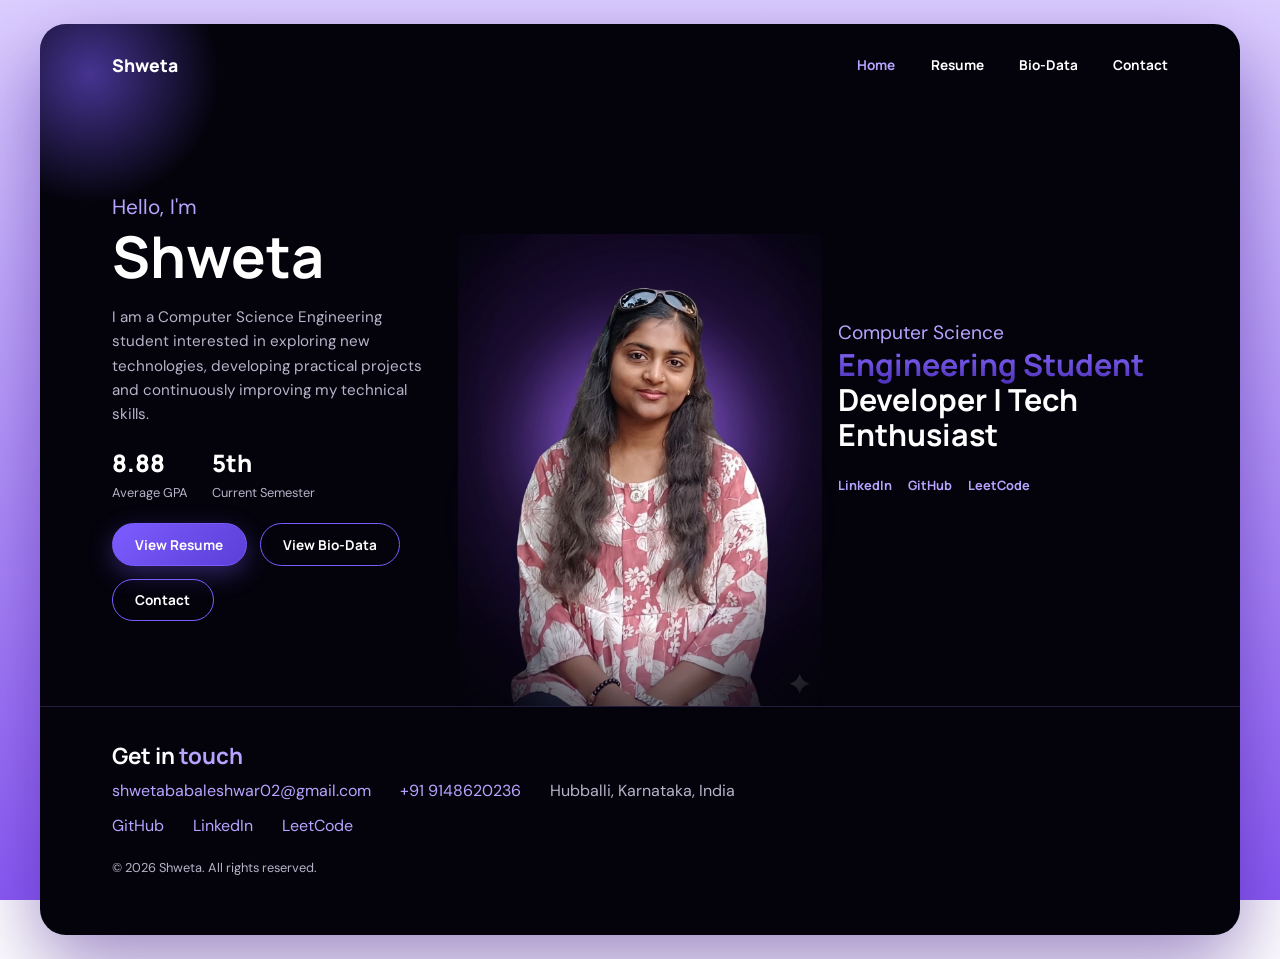
==== commit 85a8ef4f: "Add files via upload" ====
--- a/index.html
+++ b/index.html
@@ -11,7 +11,7 @@
 <p class="desc">I am a Computer Science Engineering student interested in exploring new technologies, developing practical projects and continuously improving my technical skills.</p>
 <div class="stats"><div><b>8.88</b><span>Average GPA</span></div><div><b>5th</b><span>Current Semester</span></div></div>
 <div class="btns"><a class="btn fill" href="resume.html">View Resume</a><a class="btn" href="biodata.html">View Bio-Data</a><a class="btn" href="#contact">Contact</a></div></div>
-<div class="hero-c"><img src="assets/shweta-photo.jpg" alt="Shweta"></div>
+<div class="hero-c"><img src="shweta-photo.jpg" alt="Shweta"></div>
 <div class="hero-r"><p class="hi" style="margin:0;font-size:1.2rem">Computer Science</p><h2><span class="grad">Engineering Student</span><br>Developer | Tech Enthusiast</h2>
 <div class="social"><a href="https://www.linkedin.com/in/shweta-rb-a4ab74358" target="_blank" rel="noopener">LinkedIn</a><a href="https://github.com/ShwetaaRB" target="_blank" rel="noopener">GitHub</a><a href="https://leetcode.com/u/Mycode_in/" target="_blank" rel="noopener">LeetCode</a></div></div>
 </section>
